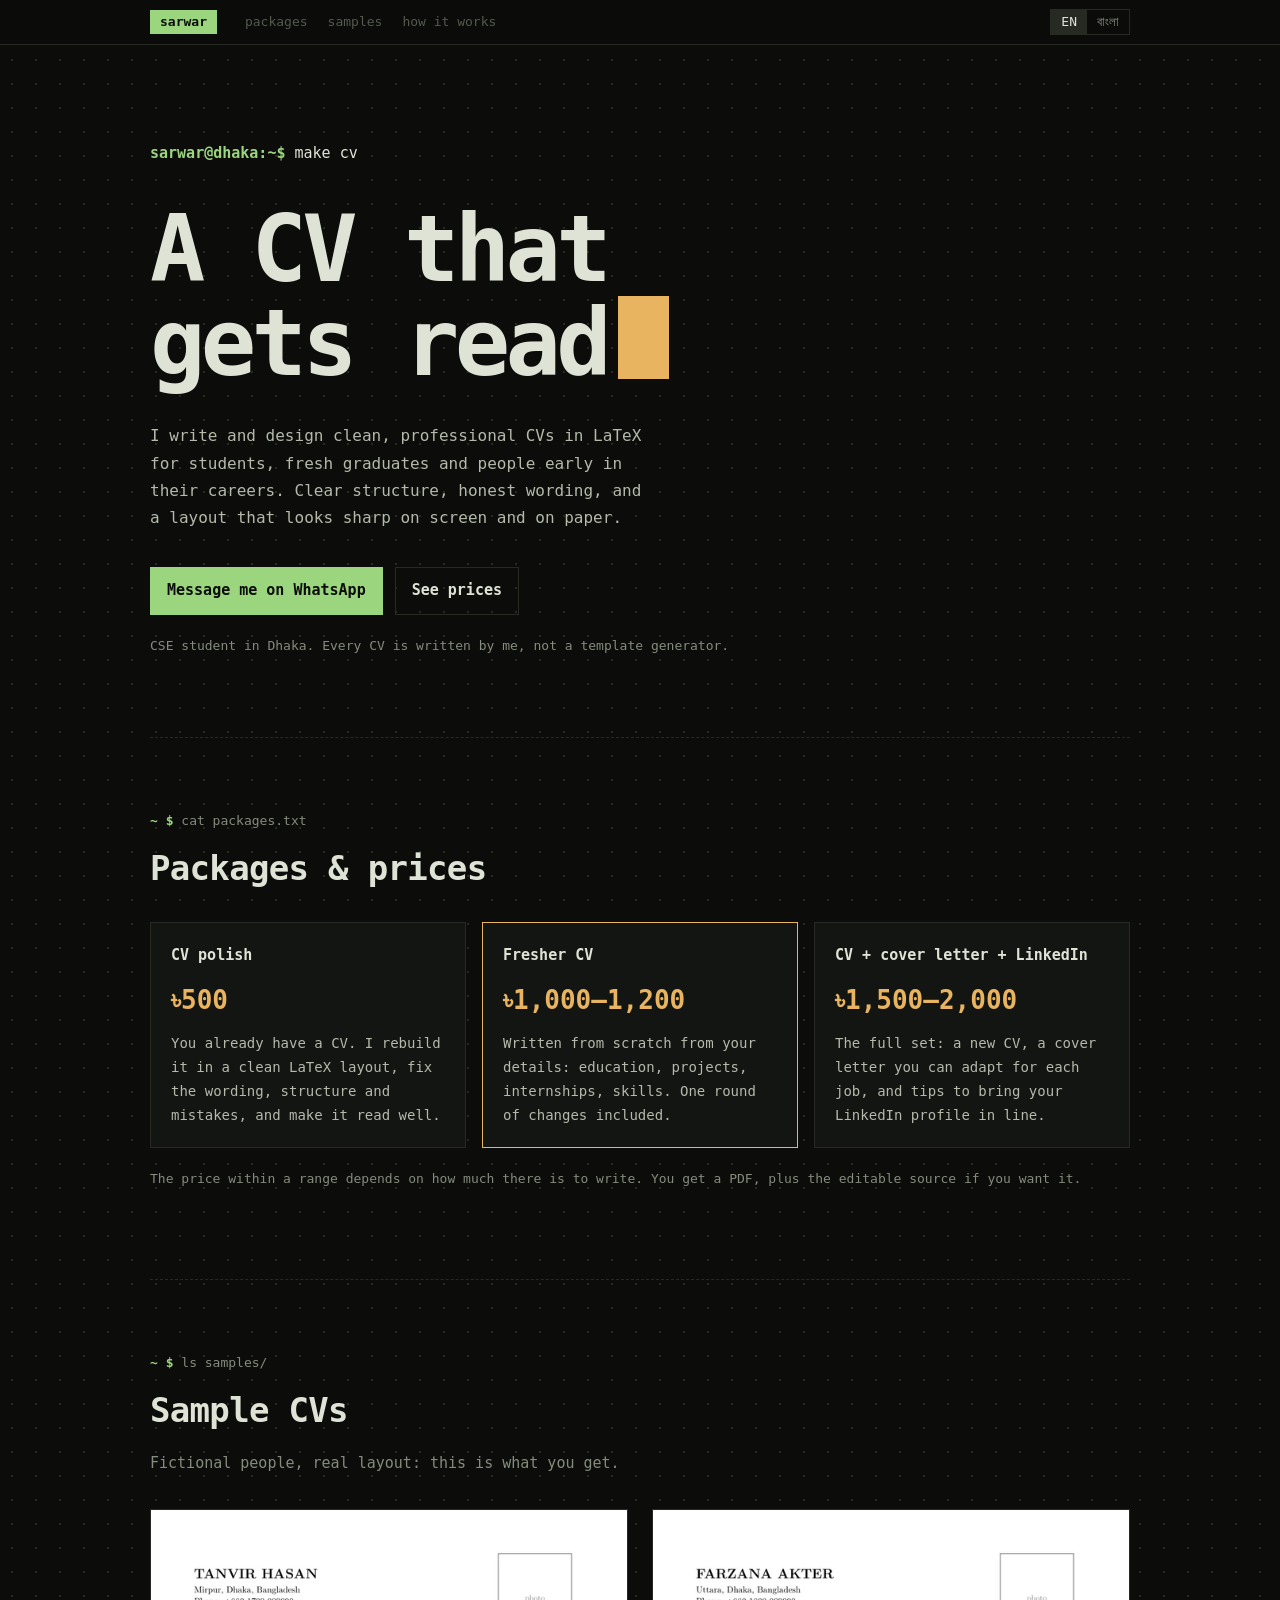
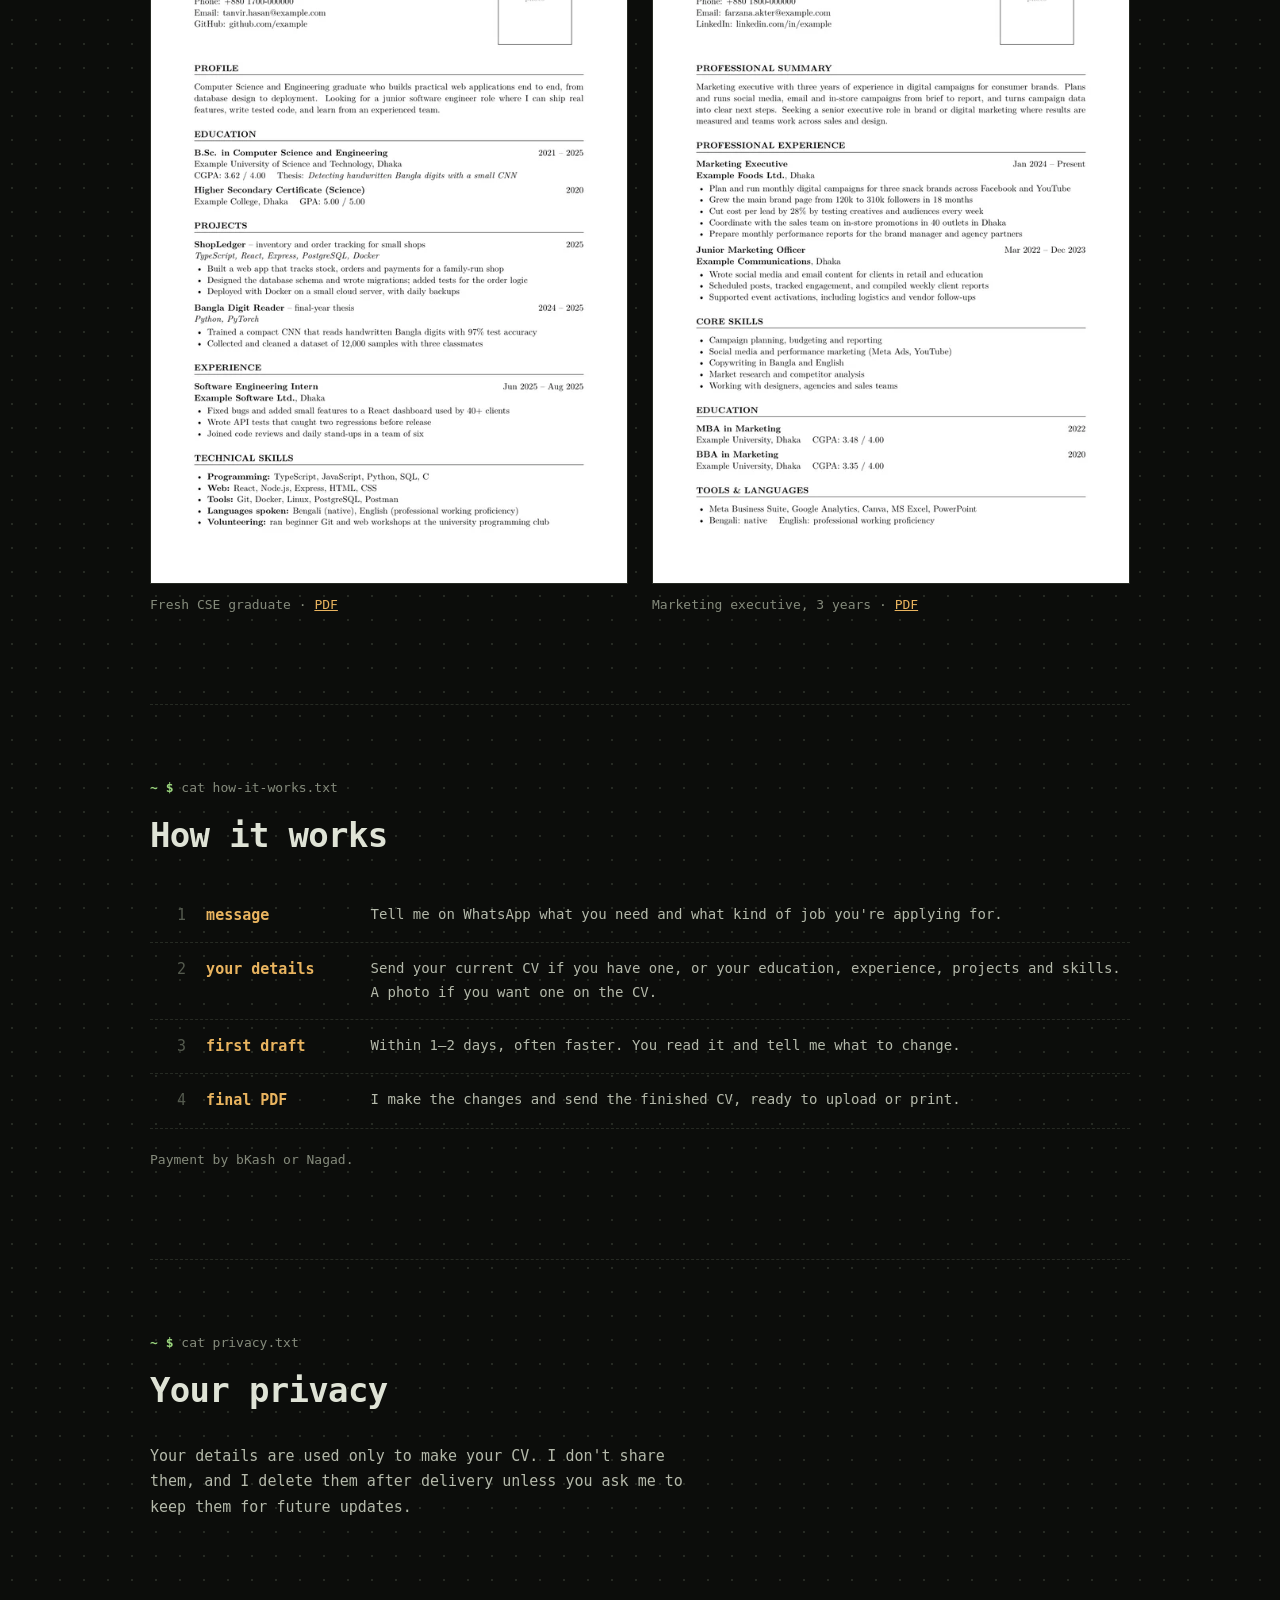
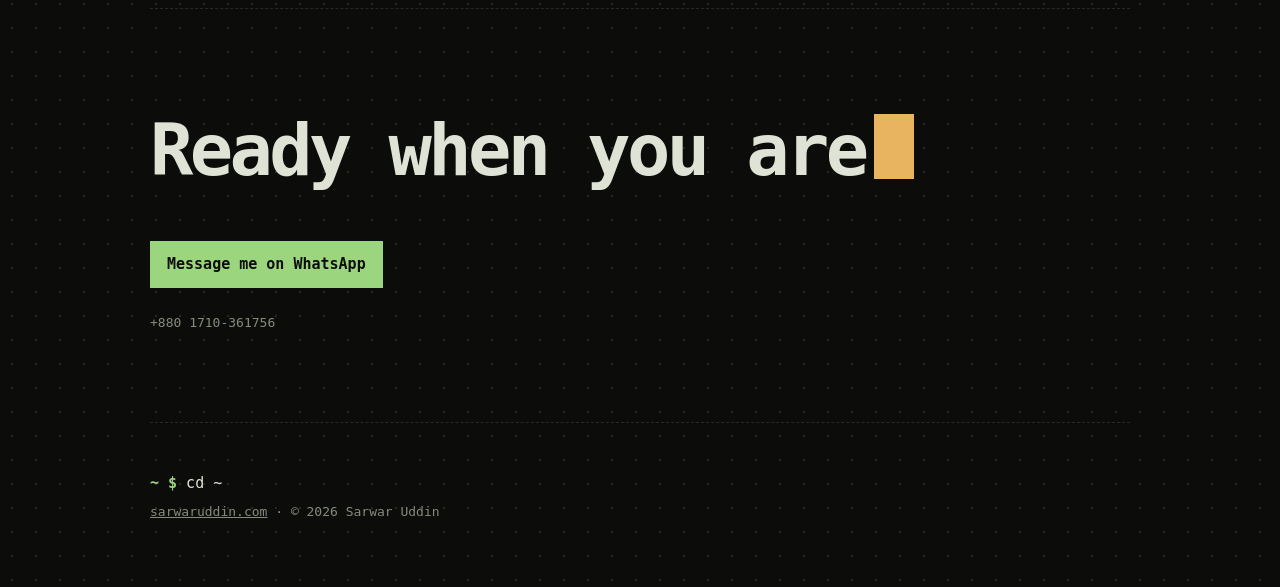
==== cv/index.html @ 7f014ebe "Add a CV writing page (sarwaruddin.com/cv) LaTeX CVs for students, fresh graduates and early-career " ====
<!doctype html>
<html lang="en" data-lang="en">
<head>
  <meta charset="utf-8">
  <meta name="viewport" content="width=device-width, initial-scale=1">
  <meta name="theme-color" content="#0c0d0b">
  <meta name="description" content="Clean, professional CVs made in LaTeX for students, fresh graduates and early-career people in Bangladesh. Message Sarwar on WhatsApp.">
  <title>CV writing · Sarwar Uddin</title>
  <link rel="icon" type="image/svg+xml" href="../favicon.svg">
  <link rel="stylesheet" href="../styles.css">
  <link rel="stylesheet" href="cv.css">
  <script>
    // Language: a saved choice, else Bangla for Bangla browsers, else English.
    (function () {
      var lang = null;
      try { lang = localStorage.getItem('cv-lang'); } catch (e) {}
      if (lang !== 'en' && lang !== 'bn') {
        lang = /^bn\b/i.test(navigator.language || '') ? 'bn' : 'en';
      }
      document.documentElement.dataset.lang = lang;
      document.documentElement.lang = lang;
    })();
  </script>
</head>
<body>
  <a class="skip-link" href="#main">Skip to content</a>

  <header class="statusbar">
    <div class="statusbar-inner">
      <a class="session" href="../" aria-label="Sarwar Uddin, home">sarwar</a>
      <nav aria-label="Page sections">
        <a href="#packages"><span lang="en">packages</span><span lang="bn">প্যাকেজ</span></a>
        <a href="#samples"><span lang="en">samples</span><span lang="bn">নমুনা</span></a>
        <a href="#how"><span lang="en">how it works</span><span lang="bn">কীভাবে</span></a>
      </nav>
      <div class="lang-switch" role="group" aria-label="Language / ভাষা">
        <button type="button" data-set-lang="en" lang="en">EN</button>
        <button type="button" data-set-lang="bn" lang="bn">বাংলা</button>
      </div>
    </div>
  </header>

  <main id="main" class="wrap cv-page">
    <section class="hero cv-hero" aria-labelledby="cv-title">
      <p class="cmd"><span class="ps1" aria-hidden="true">sarwar@dhaka:~$</span> make cv</p>
      <h1 id="cv-title">
        <span lang="en">A CV that gets read<span class="cursor" aria-hidden="true"></span></span>
        <span lang="bn">যে সিভি পড়া হয়<span class="cursor" aria-hidden="true"></span></span>
      </h1>
      <p class="hero-copy">
        <span lang="en">I write and design clean, professional CVs in LaTeX for students, fresh graduates and people early in their careers. Clear structure, honest wording, and a layout that looks sharp on screen and on paper.</span>
        <span lang="bn">শিক্ষার্থী, সদ্য গ্র্যাজুয়েট ও ক্যারিয়ারের শুরুতে থাকা সবার জন্য আমি LaTeX দিয়ে পরিষ্কার, প্রফেশনাল সিভি লিখি ও সাজাই। গোছানো কাঠামো, সৎ ভাষা, আর এমন লেআউট যা স্ক্রিনে ও প্রিন্টে দুই জায়গাতেই সুন্দর দেখায়।</span>
      </p>
      <div class="hero-actions">
        <a class="button whatsapp" data-wa href="https://wa.me/8801710361756" target="_blank" rel="noreferrer">
          <span lang="en">Message me on WhatsApp</span><span lang="bn">হোয়াটসঅ্যাপে মেসেজ দিন</span>
        </a>
        <a class="button ghost" href="#packages"><span lang="en">See prices</span><span lang="bn">দাম দেখুন</span></a>
      </div>
      <p class="fine">
        <span lang="en">CSE student in Dhaka. Every CV is written by me, not a template generator.</span>
        <span lang="bn">ঢাকার একজন CSE শিক্ষার্থী। প্রতিটি সিভি আমি নিজে লিখি, কোনো টেমপ্লেট জেনারেটর দিয়ে নয়।</span>
      </p>
    </section>

    <section class="section" id="packages" aria-labelledby="packages-title">
      <p class="cmd deco" aria-hidden="true"><span class="ps1">~ $</span> cat packages.txt</p>
      <h2 class="section-title" id="packages-title"><span lang="en">Packages &amp; prices</span><span lang="bn">প্যাকেজ ও দাম</span></h2>
      <ol class="packages">
        <li class="package">
          <h3><span lang="en">CV polish</span><span lang="bn">সিভি পলিশ</span></h3>
          <p class="price">৳500</p>
          <p>
            <span lang="en">You already have a CV. I rebuild it in a clean LaTeX layout, fix the wording, structure and mistakes, and make it read well.</span>
            <span lang="bn">আপনার আগে থেকেই সিভি আছে। আমি সেটা পরিষ্কার LaTeX লেআউটে নতুন করে সাজাই, ভাষা, কাঠামো ও ভুল ঠিক করি।</span>
          </p>
        </li>
        <li class="package featured">
          <h3><span lang="en">Fresher CV</span><span lang="bn">ফ্রেশার সিভি</span></h3>
          <p class="price">৳1,000–1,200</p>
          <p>
            <span lang="en">Written from scratch from your details: education, projects, internships, skills. One round of changes included.</span>
            <span lang="bn">আপনার তথ্য থেকে শুরু থেকে লেখা: পড়াশোনা, প্রজেক্ট, ইন্টার্নশিপ, দক্ষতা। একবার সংশোধন অন্তর্ভুক্ত।</span>
          </p>
        </li>
        <li class="package">
          <h3><span lang="en">CV + cover letter + LinkedIn</span><span lang="bn">সিভি + কভার লেটার + লিংকডইন</span></h3>
          <p class="price">৳1,500–2,000</p>
          <p>
            <span lang="en">The full set: a new CV, a cover letter you can adapt for each job, and tips to bring your LinkedIn profile in line.</span>
            <span lang="bn">পুরো সেট: নতুন সিভি, প্রতিটি চাকরির জন্য বদলে নেওয়া যায় এমন কভার লেটার, আর লিংকডইন প্রোফাইল ঠিক করার পরামর্শ।</span>
          </p>
        </li>
      </ol>
      <p class="fine">
        <span lang="en">The price within a range depends on how much there is to write. You get a PDF, plus the editable source if you want it.</span>
        <span lang="bn">কতটা লিখতে হবে তার ওপর দাম নির্ভর করে। আপনি PDF পাবেন, চাইলে এডিট করার মতো সোর্স ফাইলও।</span>
      </p>
    </section>

    <section class="section" id="samples" aria-labelledby="samples-title">
      <p class="cmd deco" aria-hidden="true"><span class="ps1">~ $</span> ls samples/</p>
      <h2 class="section-title" id="samples-title"><span lang="en">Sample CVs</span><span lang="bn">নমুনা সিভি</span></h2>
      <p class="output-note">
        <span lang="en">Fictional people, real layout: this is what you get.</span>
        <span lang="bn">কাল্পনিক মানুষ, আসল লেআউট: আপনি ঠিক এমনটাই পাবেন।</span>
      </p>
      <div class="samples">
        <figure>
          <a href="samples/fresher-cse.pdf" target="_blank" rel="noreferrer">
            <img src="samples/fresher-cse.webp" width="600" height="848" loading="lazy" alt="Sample CV for a fictional fresh CSE graduate">
          </a>
          <figcaption><span lang="en">Fresh CSE graduate</span><span lang="bn">সদ্য পাস করা CSE গ্র্যাজুয়েট</span> · <a href="samples/fresher-cse.pdf" target="_blank" rel="noreferrer">PDF</a></figcaption>
        </figure>
        <figure>
          <a href="samples/marketing-executive.pdf" target="_blank" rel="noreferrer">
            <img src="samples/marketing-executive.webp" width="600" height="848" loading="lazy" alt="Sample CV for a fictional marketing executive">
          </a>
          <figcaption><span lang="en">Marketing executive, 3 years</span><span lang="bn">মার্কেটিং এক্সিকিউটিভ, ৩ বছর</span> · <a href="samples/marketing-executive.pdf" target="_blank" rel="noreferrer">PDF</a></figcaption>
        </figure>
      </div>
    </section>

    <!--
      Reviews: shown only when there are real ones. To add one, copy the
      <figure> below, fill it in, and remove the `hidden` attribute from the
      section. Only quote people who agreed to it, with their first name and role.

    <section class="section" id="reviews" aria-labelledby="reviews-title" hidden>
      <p class="cmd deco" aria-hidden="true"><span class="ps1">~ $</span> cat reviews.txt</p>
      <h2 class="section-title" id="reviews-title"><span lang="en">What people say</span><span lang="bn">যারা সিভি নিয়েছেন</span></h2>
      <div class="reviews">
        <figure class="review">
          <blockquote>…their words…</blockquote>
          <figcaption>— First name, role</figcaption>
        </figure>
      </div>
    </section>
    -->

    <section class="section" id="how" aria-labelledby="how-title">
      <p class="cmd deco" aria-hidden="true"><span class="ps1">~ $</span> cat how-it-works.txt</p>
      <h2 class="section-title" id="how-title"><span lang="en">How it works</span><span lang="bn">কীভাবে কাজ করে</span></h2>
      <ol class="lines">
        <li>
          <h3><span lang="en">message</span><span lang="bn">মেসেজ</span></h3>
          <p><span lang="en">Tell me on WhatsApp what you need and what kind of job you're applying for.</span><span lang="bn">হোয়াটসঅ্যাপে জানান কী দরকার, আর কোন ধরনের চাকরির জন্য আবেদন করছেন।</span></p>
        </li>
        <li>
          <h3><span lang="en">your details</span><span lang="bn">আপনার তথ্য</span></h3>
          <p><span lang="en">Send your current CV if you have one, or your education, experience, projects and skills. A photo if you want one on the CV.</span><span lang="bn">থাকলে আপনার বর্তমান সিভি পাঠান, নাহলে পড়াশোনা, অভিজ্ঞতা, প্রজেক্ট ও দক্ষতার তথ্য। সিভিতে ছবি চাইলে একটি ছবি।</span></p>
        </li>
        <li>
          <h3><span lang="en">first draft</span><span lang="bn">প্রথম খসড়া</span></h3>
          <p><span lang="en">Within 1–2 days, often faster. You read it and tell me what to change.</span><span lang="bn">১–২ দিনের মধ্যে, অনেক সময় আরও আগে। আপনি পড়ে জানাবেন কী বদলাতে হবে।</span></p>
        </li>
        <li>
          <h3><span lang="en">final PDF</span><span lang="bn">ফাইনাল PDF</span></h3>
          <p><span lang="en">I make the changes and send the finished CV, ready to upload or print.</span><span lang="bn">পরিবর্তন করে তৈরি সিভি পাঠাই, আপলোড বা প্রিন্টের জন্য প্রস্তুত।</span></p>
        </li>
      </ol>
      <p class="fine">
        <span lang="en">Payment by bKash or Nagad.</span>
        <span lang="bn">পেমেন্ট বিকাশ বা নগদে।</span>
      </p>
    </section>

    <section class="section" id="privacy" aria-labelledby="privacy-title">
      <p class="cmd deco" aria-hidden="true"><span class="ps1">~ $</span> cat privacy.txt</p>
      <h2 class="section-title" id="privacy-title"><span lang="en">Your privacy</span><span lang="bn">আপনার গোপনীয়তা</span></h2>
      <p class="privacy">
        <span lang="en">Your details are used only to make your CV. I don't share them, and I delete them after delivery unless you ask me to keep them for future updates.</span>
        <span lang="bn">আপনার তথ্য শুধু আপনার সিভি তৈরিতেই ব্যবহার হয়। আমি কারও সাথে শেয়ার করি না, আর ডেলিভারির পর মুছে ফেলি, যদি না পরে আপডেটের জন্য রেখে দিতে বলেন।</span>
      </p>
    </section>

    <section class="section cv-cta" aria-labelledby="cta-title">
      <p class="contact-big" id="cta-title">
        <span lang="en">Ready when you are<span class="cursor" aria-hidden="true"></span></span>
        <span lang="bn">শুরু করতে প্রস্তুত<span class="cursor" aria-hidden="true"></span></span>
      </p>
      <a class="button whatsapp" data-wa href="https://wa.me/8801710361756" target="_blank" rel="noreferrer">
        <span lang="en">Message me on WhatsApp</span><span lang="bn">হোয়াটসঅ্যাপে মেসেজ দিন</span>
      </a>
      <p class="fine">+880 1710-361756</p>
    </section>
  </main>

  <!-- On phones, WhatsApp is always one tap away. -->
  <a class="wa-bar" data-wa href="https://wa.me/8801710361756" target="_blank" rel="noreferrer">
    <span lang="en">Message me on WhatsApp</span><span lang="bn">হোয়াটসঅ্যাপে মেসেজ দিন</span>
  </a>

  <footer class="footer wrap">
    <p class="cmd"><span class="ps1" aria-hidden="true">~ $</span> cd ~</p>
    <p><a href="../">sarwaruddin.com</a> · © 2026 Sarwar Uddin</p>
  </footer>

  <script>
    // The language switch, and a WhatsApp message written in the page's language.
    (function () {
      var root = document.documentElement;
      var messages = {
        en: "Hi Sarwar, I'd like a CV. I'm a [student / fresh graduate / working] in [field].",
        bn: 'হাই সারওয়ার, আমার একটি সিভি দরকার। আমি [শিক্ষার্থী / সদ্য গ্র্যাজুয়েট / চাকরিজীবী], [বিষয়/ক্ষেত্র]।'
      };
      function apply(lang) {
        root.dataset.lang = lang;
        root.lang = lang;
        document.querySelectorAll('[data-set-lang]').forEach(function (b) {
          b.setAttribute('aria-pressed', String(b.dataset.setLang === lang));
        });
        document.querySelectorAll('[data-wa]').forEach(function (a) {
          a.href = 'https://wa.me/8801710361756?text=' + encodeURIComponent(messages[lang]);
        });
      }
      document.querySelectorAll('[data-set-lang]').forEach(function (b) {
        b.addEventListener('click', function () {
          apply(b.dataset.setLang);
          try { localStorage.setItem('cv-lang', b.dataset.setLang); } catch (e) {}
        });
      });
      apply(root.dataset.lang === 'bn' ? 'bn' : 'en');
    })();
  </script>
</body>
</html>
---- styles.css ----
:root {
  color-scheme: dark;
  --bg: #0c0d0b;
  --panel: #131512;
  --text: #dfe3d6;
  --soft: #b4b9aa;
  --muted: #858b7c;
  --faint: #545a4e;
  --line: #262a23;
  --green: #9bd67e;
  --amber: #e9b45f;
  --blue: #84aedb;
  --red: #e07a6a;
  --mono: ui-monospace, "JetBrains Mono", "Cascadia Code", "Fira Code", "SFMono-Regular", Menlo, Consolas, "DejaVu Sans Mono", "Liberation Mono", monospace;
}

* { box-sizing: border-box; }
html { scroll-behavior: smooth; scroll-padding-top: 64px; }
body {
  margin: 0;
  background: var(--bg);
  background-image: radial-gradient(var(--line) 1px, transparent 1px);
  background-size: 24px 24px;
  color: var(--text);
  font-family: var(--mono);
  font-size: 15px;
  line-height: 1.7;
  -webkit-font-smoothing: antialiased;
}
::selection { background: var(--amber); color: var(--bg); }
a { color: inherit; }
a:focus-visible { outline: 2px solid var(--amber); outline-offset: 3px; }
h1, h2, h3, p, dl, dd, figure, ol, ul { margin: 0; }
.wrap { width: min(980px, 100% - 48px); margin-inline: auto; }
.sr-only { position: absolute; width: 1px; height: 1px; overflow: hidden; clip-path: inset(50%); white-space: nowrap; }
.skip-link { position: absolute; top: 8px; left: 8px; z-index: 20; padding: 6px 10px; transform: translateY(-200%); background: var(--amber); color: var(--bg); }
.skip-link:focus { transform: none; }
.dim { color: var(--faint); }

/* tmux-style status bar */
.statusbar { position: sticky; top: 0; z-index: 10; background: color-mix(in srgb, var(--bg) 88%, transparent); backdrop-filter: blur(8px); border-bottom: 1px solid var(--line); font-size: 13px; }
.statusbar-inner { display: flex; align-items: center; gap: 20px; width: min(980px, 100% - 48px); height: 44px; margin-inline: auto; }
.session { padding: 1px 10px; background: var(--green); color: var(--bg); font-weight: 700; text-decoration: none; }
.statusbar nav { display: flex; gap: 4px; }
.statusbar nav a { padding: 1px 8px; color: var(--soft); text-decoration: none; }
.statusbar nav a span { color: var(--faint); }
.statusbar nav a:hover { background: var(--line); color: var(--text); }
.status-right { margin-left: auto; color: var(--muted); }

/* prompt lines */
.cmd { font-size: 15px; font-weight: 400; color: var(--text); }
.ps1 { color: var(--green); font-weight: 700; }
.cursor { display: inline-block; width: .55em; height: .9em; margin-left: .12em; vertical-align: -.05em; background: var(--amber); animation: blink 1.1s steps(1) infinite; }
@keyframes blink { 50% { opacity: 0; } }

/* hero */
.hero { padding: 96px 0 104px; }
.hero-name { margin-top: 18px; color: var(--amber); font-size: 15px; font-weight: 700; letter-spacing: .02em; }
.hero-role { color: var(--muted); }
h1 { max-width: 15ch; margin: 36px 0 32px; font-size: clamp(40px, 8.4vw, 92px); font-weight: 700; line-height: 1.02; letter-spacing: -.05em; text-wrap: balance; }
.hero-copy { max-width: 52ch; color: var(--soft); font-size: 16px; }
.hero-actions { display: flex; flex-wrap: wrap; gap: 12px; margin-top: 36px; }
.button { padding: 10px 16px; border: 1px solid var(--amber); background: var(--amber); color: var(--bg); font-weight: 700; text-decoration: none; transition: background .15s ease, color .15s ease; }
.button:hover { background: transparent; color: var(--amber); }
.button.ghost { border-color: var(--line); background: transparent; color: var(--text); }
.button.ghost:hover { border-color: var(--text); }

/* sections */
.section { padding: 72px 0 88px; border-top: 1px dashed var(--line); }
.section > .cmd { margin-bottom: 8px; }
.output-note { margin-bottom: 32px; color: var(--muted); }
.comment { margin-top: 28px; color: var(--muted); }

/* about + fetch card */
.about-grid { display: grid; grid-template-columns: minmax(0, 1fr) minmax(0, 1.05fr); gap: 48px; align-items: start; margin-top: 32px; }
.about-text { display: grid; gap: 18px; color: var(--soft); }
.fetch { display: grid; grid-template-columns: auto 1fr; gap: 10px 28px; padding: 24px; border: 1px solid var(--line); background: var(--panel); font-size: 13px; }
.fetch-logo { margin: 0; color: var(--blue); font-family: var(--mono); font-size: 10px; line-height: 1.15; }
.fetch-info div { display: flex; gap: 10px; }
.fetch-info dt { min-width: 8ch; color: var(--blue); font-weight: 700; }
.fetch-info dd { color: var(--soft); }
.fetch-title { margin-bottom: 4px; padding-bottom: 4px; border-bottom: 1px solid var(--line); }
.fetch-title b { color: var(--green); }
.swatches { grid-column: 2; display: flex; margin-top: 6px; }
.swatches i { width: 22px; height: 14px; }
.swatches i:nth-child(1) { background: var(--faint); }
.swatches i:nth-child(2) { background: var(--red); }
.swatches i:nth-child(3) { background: var(--green); }
.swatches i:nth-child(4) { background: var(--amber); }
.swatches i:nth-child(5) { background: var(--blue); }
.swatches i:nth-child(6) { background: #c792d4; }
.swatches i:nth-child(7) { background: #7fc8c0; }
.swatches i:nth-child(8) { background: var(--text); }

/* project listing */
.listing { padding: 0; list-style: none; border-top: 1px solid var(--line); }
.entry { display: grid; grid-template-columns: 11ch minmax(0, 1fr); column-gap: 20px; padding: 26px 0 28px; border-bottom: 1px solid var(--line); }
.entry > :not(.entry-head) { grid-column: 2; }
.entry-head { position: relative; grid-column: 1 / -1; display: grid; grid-template-columns: subgrid; align-items: baseline; }
.entry-head h3 { padding-right: 10ch; font-size: 22px; font-weight: 700; color: var(--blue); letter-spacing: -.02em; }
.perm { color: var(--faint); font-size: 13px; }
.state { position: absolute; right: 0; top: 4px; display: inline-flex; align-items: center; gap: 7px; color: var(--green); font-size: 12px; }
.state i { width: 7px; height: 7px; border-radius: 50%; background: currentColor; box-shadow: 0 0 8px currentColor; }
.state.private { color: var(--muted); }
.state.private i { background: transparent; border: 1px solid currentColor; box-shadow: none; }
.entry-kind { margin-top: 2px; color: var(--muted); font-size: 12px; }
.entry-desc { max-width: 62ch; margin-top: 12px; color: var(--soft); font-size: 14px; }
.tags { display: flex; flex-wrap: wrap; gap: 6px; margin-top: 14px; padding: 0; list-style: none; }
.tags li { padding: 1px 8px; border: 1px solid var(--line); color: var(--muted); font-size: 12px; }
.entry-link { width: fit-content; margin-top: 14px; color: var(--amber); font-size: 13px; text-decoration: none; }
a.entry-link:hover { text-decoration: underline; text-underline-offset: 4px; }
.entry-link.muted { color: var(--faint); }

/* cat -n */
.lines { padding: 0; list-style: none; counter-reset: line; }
.lines li { counter-increment: line; display: grid; grid-template-columns: 4ch 16ch minmax(0, 1fr); gap: 20px; padding: 14px 0; border-bottom: 1px dashed var(--line); }
.lines li::before { content: counter(line); color: var(--faint); text-align: right; }
.lines h3 { font-size: 15px; font-weight: 700; color: var(--amber); }
.lines p { color: var(--soft); font-size: 14px; }

/* contact */
.contact-big { margin: 32px 0 28px; font-size: clamp(36px, 7vw, 72px); font-weight: 700; line-height: 1.05; letter-spacing: -.05em; }
.usage { display: grid; gap: 4px; }
.usage dl { margin-top: 16px; }
.usage dl div { display: grid; grid-template-columns: 16ch minmax(0, 1fr); gap: 12px; padding: 4px 0 4px 2ch; }
.usage dt { color: var(--green); }
.usage a { color: var(--amber); text-underline-offset: 4px; overflow-wrap: anywhere; }
.usage a:hover { color: var(--text); }

/* footer */
.footer { display: grid; gap: 4px; padding: 48px 0 64px; border-top: 1px dashed var(--line); color: var(--muted); font-size: 13px; }

@media (max-width: 760px) {
  .about-grid { grid-template-columns: 1fr; gap: 32px; }
}

@media (max-width: 600px) {
  body { font-size: 14px; }
  .wrap, .statusbar-inner { width: calc(100% - 32px); }
  .statusbar { font-size: 12px; }
  .statusbar-inner { gap: 10px; }
  .statusbar nav a { padding: 1px 4px; }
  .statusbar nav a span, .status-right { display: none; }
  .hero { padding: 64px 0 72px; }
  .section { padding: 56px 0 64px; }
  .fetch { grid-template-columns: 1fr; padding: 18px; }
  .fetch-logo { font-size: 9px; }
  .swatches { grid-column: 1; }
  .entry { grid-template-columns: 1fr; }
  .entry > :not(.entry-head) { grid-column: 1; }
  .entry-head { display: block; }
  .perm { display: block; font-size: 12px; }
  .entry-head h3 { font-size: 20px; }
  .lines li { grid-template-columns: 2ch minmax(0, 1fr); gap: 4px 14px; }
  .lines li p { grid-column: 2; }
  .usage dl div { grid-template-columns: 1fr; gap: 0; padding-left: 0; }
}

@media (prefers-reduced-motion: reduce) {
  html { scroll-behavior: auto; }
  .cursor { animation: none; }
  *, *::before, *::after { transition-duration: .01ms !important; }
}
---- cv/cv.css ----
/* The CV service page. Builds on ../styles.css. */

/* One language at a time: text carries lang="en" or lang="bn". */
html[data-lang="en"] span[lang="bn"],
html[data-lang="bn"] span[lang="en"] { display: none; }

/* Bangla reads better a little larger, in a proportional font. */
html[data-lang="bn"] .cv-page :is(p:not(.cmd), h1, h3, figcaption, .button),
html[data-lang="bn"] .statusbar nav a {
  font-family: "Noto Sans Bengali", "Hind Siliguri", "SolaimanLipi", "Kalpurush", var(--mono);
}
html[data-lang="bn"] .cv-page p:not(.cmd, .fine, .contact-big) { font-size: 16px; }
html[data-lang="bn"] h1 { letter-spacing: 0; line-height: 1.2; }

.lang-switch { display: flex; margin-left: auto; border: 1px solid var(--line); }
.lang-switch button { padding: 1px 10px; border: 0; background: none; color: var(--muted); font: inherit; cursor: pointer; }
.lang-switch button[aria-pressed="true"] { background: var(--line); color: var(--text); }
.lang-switch button:focus-visible { outline: 2px solid var(--amber); outline-offset: 2px; }

.cv-hero { padding-bottom: 80px; }
.cv-page h1 { max-width: 16ch; }
.fine { margin-top: 20px; color: var(--muted); font-size: 13px; }

.button.whatsapp { border-color: var(--green); background: var(--green); }
.button.whatsapp:hover { background: transparent; color: var(--green); }

/* Section titles in plain words, with the terminal command as decoration above. */
.cmd.deco { color: var(--muted); font-size: 13px; }
.section-title { margin: 6px 0 24px; color: var(--text); font-size: clamp(24px, 4vw, 34px); font-weight: 700; letter-spacing: -.02em; }
html[data-lang="bn"] .section-title { font-family: "Noto Sans Bengali", "Hind Siliguri", "SolaimanLipi", "Kalpurush", var(--mono); letter-spacing: 0; }
.section-title + .output-note { margin-top: -12px; }

/* WhatsApp bar: phones only. */
.wa-bar { display: none; }

/* packages */
.packages { display: grid; grid-template-columns: repeat(3, minmax(0, 1fr)); gap: 16px; padding: 0; list-style: none; }
.package { display: flex; flex-direction: column; gap: 10px; padding: 20px; border: 1px solid var(--line); background: var(--panel); }
.package h3 { color: var(--text); font-size: 15px; }
.package .price { color: var(--amber); font-size: 26px; font-weight: 700; }
.package p:last-child { color: var(--soft); font-size: 14px; }
.package.featured { border-color: var(--amber); }

/* samples */
.samples { display: grid; grid-template-columns: repeat(2, minmax(0, 1fr)); gap: 24px; }
.samples figure { display: flex; flex-direction: column; gap: 10px; }
.samples img { display: block; width: 100%; height: auto; border: 1px solid var(--line); background: #fff; }
.samples a:hover img { border-color: var(--amber); }
.samples figcaption { color: var(--muted); font-size: 13px; }
.samples figcaption a { color: var(--amber); }

/* reviews (shown once there are real ones) */
.reviews { display: grid; gap: 16px; }
.review { padding: 18px 20px; border-left: 2px solid var(--green); background: var(--panel); }
.review blockquote { margin: 0; color: var(--text); }
.review figcaption { margin-top: 8px; color: var(--muted); font-size: 13px; }

.privacy { max-width: 62ch; color: var(--soft); }

.cv-cta { display: flex; flex-direction: column; align-items: flex-start; gap: 24px; }
.cv-cta .fine { margin-top: 0; }

@media (max-width: 760px) {
  .packages, .samples { grid-template-columns: 1fr; }
  .statusbar nav { display: none; }
  .wa-bar {
    position: fixed; right: 12px; bottom: 12px; left: 12px; z-index: 15;
    display: block; padding: 12px 16px;
    background: var(--green); color: var(--bg);
    font-weight: 700; text-align: center; text-decoration: none;
    box-shadow: 0 6px 24px rgb(0 0 0 / .5);
  }
  html[data-lang="bn"] .wa-bar { font-family: "Noto Sans Bengali", "Hind Siliguri", "SolaimanLipi", "Kalpurush", var(--mono); }
  /* Room for the bar at the end of the page. */
  .footer { padding-bottom: 80px; }
}
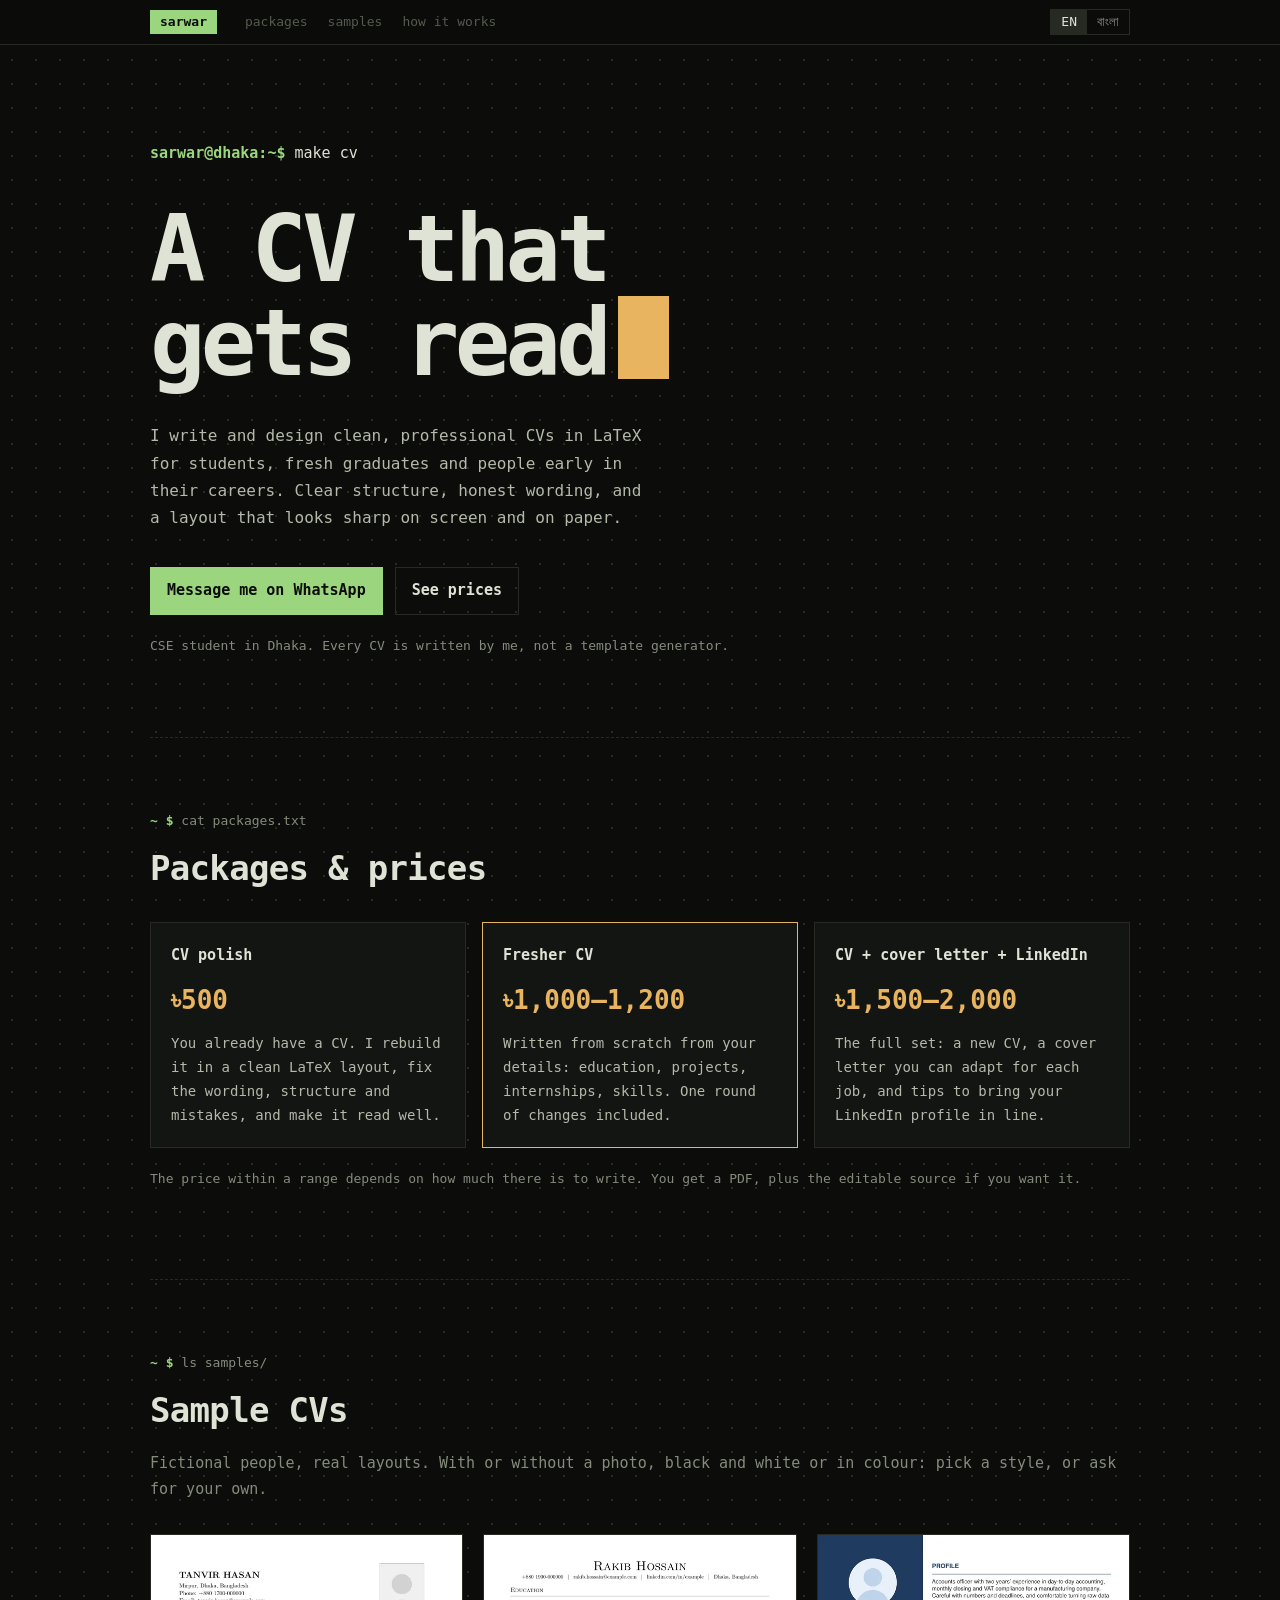
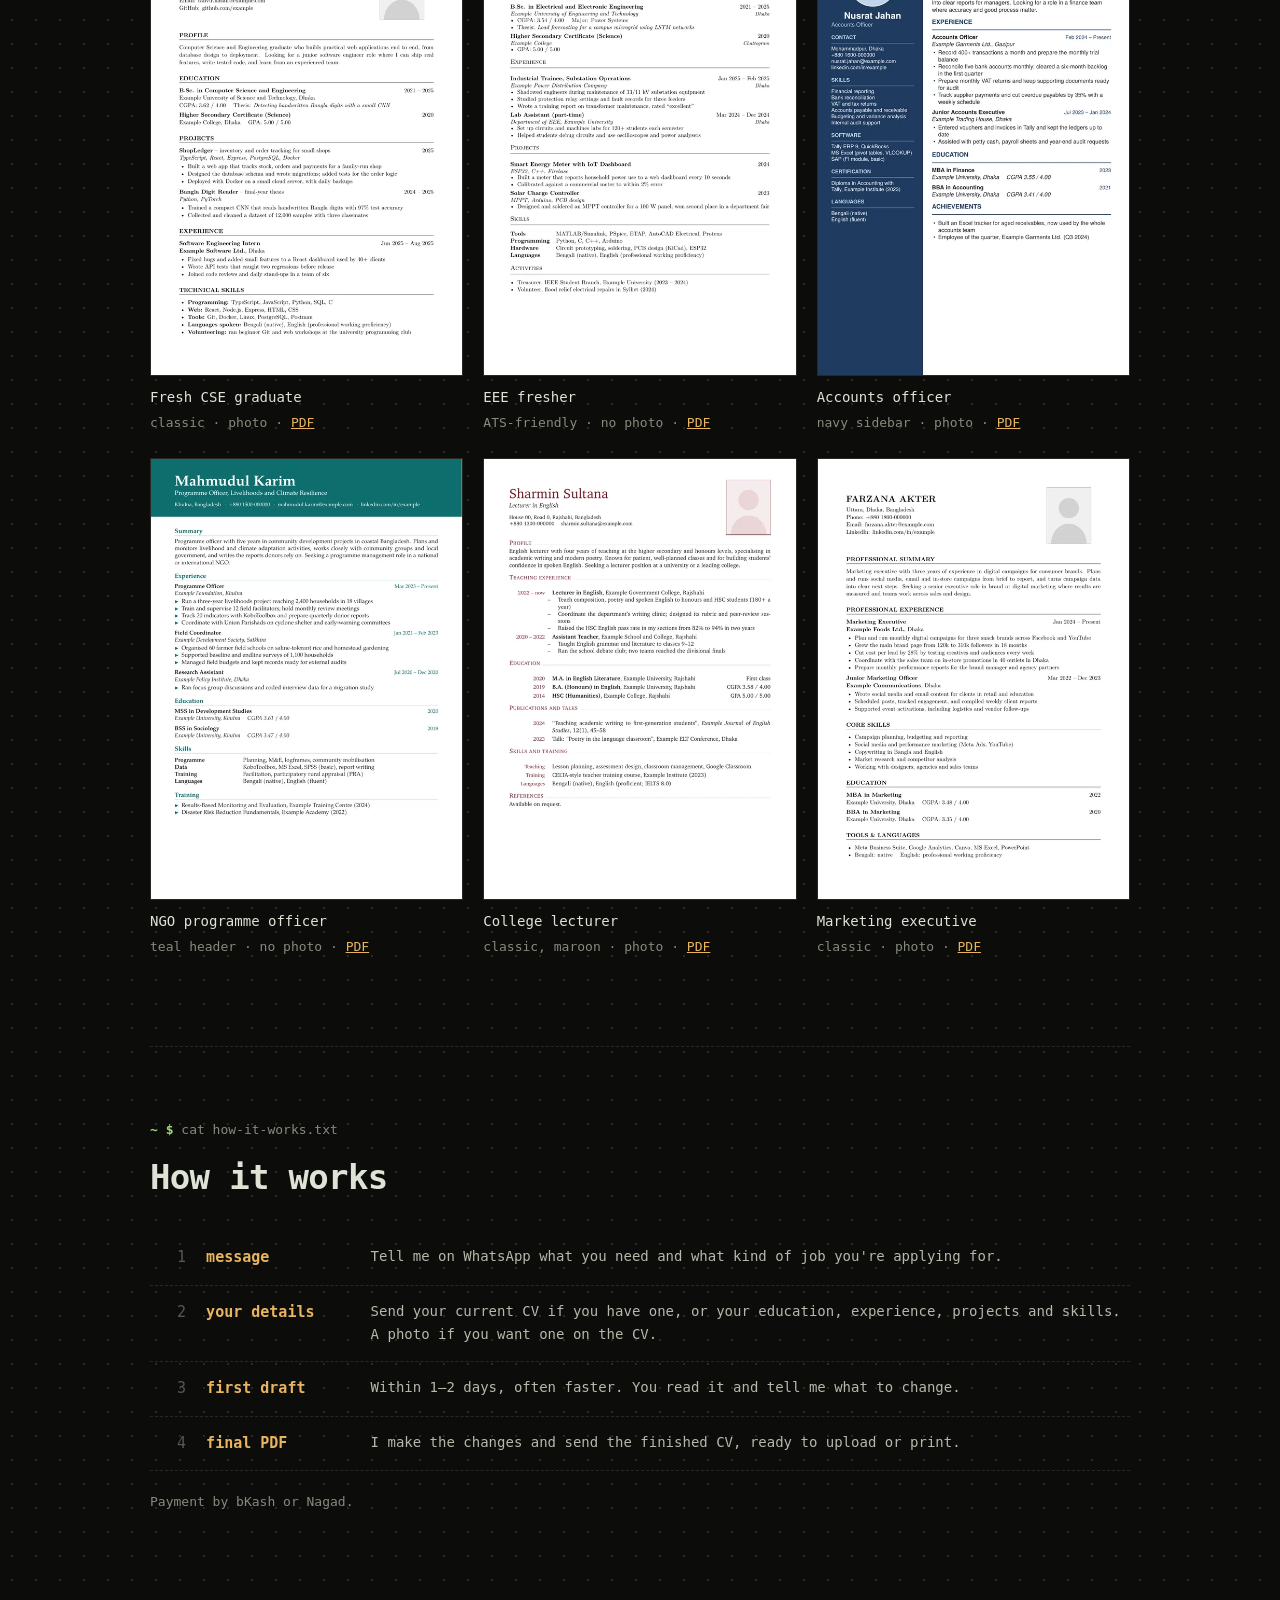
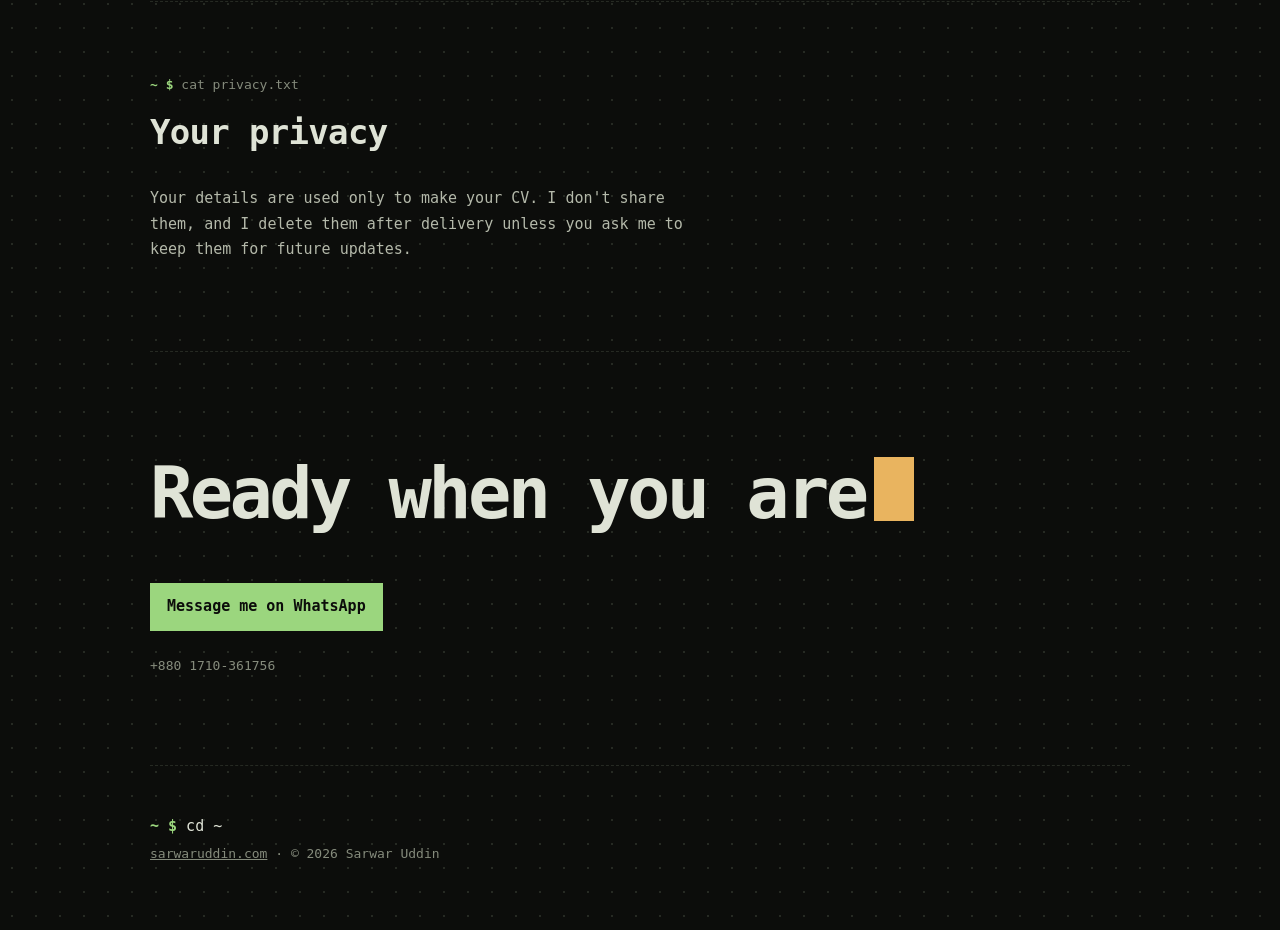
==== commit ab249c7c: "CV page: six sample CVs in different styles Adds four fictional samples next to the two in the house" ====
--- a/cv/index.html
+++ b/cv/index.html
@@ -102,21 +102,63 @@
       <p class="cmd deco" aria-hidden="true"><span class="ps1">~ $</span> ls samples/</p>
       <h2 class="section-title" id="samples-title"><span lang="en">Sample CVs</span><span lang="bn">নমুনা সিভি</span></h2>
       <p class="output-note">
-        <span lang="en">Fictional people, real layout: this is what you get.</span>
-        <span lang="bn">কাল্পনিক মানুষ, আসল লেআউট: আপনি ঠিক এমনটাই পাবেন।</span>
+        <span lang="en">Fictional people, real layouts. With or without a photo, black and white or in colour: pick a style, or ask for your own.</span>
+        <span lang="bn">কাল্পনিক মানুষ, আসল লেআউট। ছবিসহ বা ছবি ছাড়া, সাদাকালো বা রঙিন: পছন্দের স্টাইল বেছে নিন, অথবা নিজের মতো চান।</span>
       </p>
       <div class="samples">
         <figure>
           <a href="samples/fresher-cse.pdf" target="_blank" rel="noreferrer">
             <img src="samples/fresher-cse.webp" width="600" height="848" loading="lazy" alt="Sample CV for a fictional fresh CSE graduate">
           </a>
-          <figcaption><span lang="en">Fresh CSE graduate</span><span lang="bn">সদ্য পাস করা CSE গ্র্যাজুয়েট</span> · <a href="samples/fresher-cse.pdf" target="_blank" rel="noreferrer">PDF</a></figcaption>
+          <figcaption>
+            <span class="sample-name"><span lang="en">Fresh CSE graduate</span><span lang="bn">সদ্য পাস করা CSE গ্র্যাজুয়েট</span></span>
+            <span class="sample-style"><span lang="en">classic · photo</span><span lang="bn">ক্লাসিক · ছবিসহ</span> · <a href="samples/fresher-cse.pdf" target="_blank" rel="noreferrer">PDF</a></span>
+          </figcaption>
+        </figure>
+        <figure>
+          <a href="samples/eee-fresher.pdf" target="_blank" rel="noreferrer">
+            <img src="samples/eee-fresher.webp" width="600" height="848" loading="lazy" alt="ATS-friendly sample CV for a fictional EEE graduate, no photo">
+          </a>
+          <figcaption>
+            <span class="sample-name"><span lang="en">EEE fresher</span><span lang="bn">EEE ফ্রেশার</span></span>
+            <span class="sample-style"><span lang="en">ATS-friendly · no photo</span><span lang="bn">ATS-বান্ধব · ছবি ছাড়া</span> · <a href="samples/eee-fresher.pdf" target="_blank" rel="noreferrer">PDF</a></span>
+          </figcaption>
+        </figure>
+        <figure>
+          <a href="samples/finance-officer.pdf" target="_blank" rel="noreferrer">
+            <img src="samples/finance-officer.webp" width="600" height="848" loading="lazy" alt="Two-column sample CV with a navy sidebar for a fictional accounts officer">
+          </a>
+          <figcaption>
+            <span class="sample-name"><span lang="en">Accounts officer</span><span lang="bn">অ্যাকাউন্টস অফিসার</span></span>
+            <span class="sample-style"><span lang="en">navy sidebar · photo</span><span lang="bn">নেভি সাইডবার · ছবিসহ</span> · <a href="samples/finance-officer.pdf" target="_blank" rel="noreferrer">PDF</a></span>
+          </figcaption>
+        </figure>
+        <figure>
+          <a href="samples/ngo-officer.pdf" target="_blank" rel="noreferrer">
+            <img src="samples/ngo-officer.webp" width="600" height="848" loading="lazy" alt="Sample CV with a teal header band for a fictional NGO programme officer">
+          </a>
+          <figcaption>
+            <span class="sample-name"><span lang="en">NGO programme officer</span><span lang="bn">এনজিও প্রোগ্রাম অফিসার</span></span>
+            <span class="sample-style"><span lang="en">teal header · no photo</span><span lang="bn">টিল হেডার · ছবি ছাড়া</span> · <a href="samples/ngo-officer.pdf" target="_blank" rel="noreferrer">PDF</a></span>
+          </figcaption>
+        </figure>
+        <figure>
+          <a href="samples/lecturer.pdf" target="_blank" rel="noreferrer">
+            <img src="samples/lecturer.webp" width="600" height="848" loading="lazy" alt="Classic sample CV with maroon accents for a fictional college lecturer">
+          </a>
+          <figcaption>
+            <span class="sample-name"><span lang="en">College lecturer</span><span lang="bn">কলেজ প্রভাষক</span></span>
+            <span class="sample-style"><span lang="en">classic, maroon · photo</span><span lang="bn">ক্লাসিক, মেরুন · ছবিসহ</span> · <a href="samples/lecturer.pdf" target="_blank" rel="noreferrer">PDF</a></span>
+          </figcaption>
         </figure>
         <figure>
           <a href="samples/marketing-executive.pdf" target="_blank" rel="noreferrer">
             <img src="samples/marketing-executive.webp" width="600" height="848" loading="lazy" alt="Sample CV for a fictional marketing executive">
           </a>
-          <figcaption><span lang="en">Marketing executive, 3 years</span><span lang="bn">মার্কেটিং এক্সিকিউটিভ, ৩ বছর</span> · <a href="samples/marketing-executive.pdf" target="_blank" rel="noreferrer">PDF</a></figcaption>
+          <figcaption>
+            <span class="sample-name"><span lang="en">Marketing executive</span><span lang="bn">মার্কেটিং এক্সিকিউটিভ</span></span>
+            <span class="sample-style"><span lang="en">classic · photo</span><span lang="bn">ক্লাসিক · ছবিসহ</span> · <a href="samples/marketing-executive.pdf" target="_blank" rel="noreferrer">PDF</a></span>
+          </figcaption>
         </figure>
       </div>
     </section>
--- a/cv/cv.css
+++ b/cv/cv.css
@@ -42,11 +42,12 @@
 .package.featured { border-color: var(--amber); }
 
 /* samples */
-.samples { display: grid; grid-template-columns: repeat(2, minmax(0, 1fr)); gap: 24px; }
+.samples { display: grid; grid-template-columns: repeat(3, minmax(0, 1fr)); gap: 24px 20px; }
 .samples figure { display: flex; flex-direction: column; gap: 10px; }
 .samples img { display: block; width: 100%; height: auto; border: 1px solid var(--line); background: #fff; }
 .samples a:hover img { border-color: var(--amber); }
-.samples figcaption { color: var(--muted); font-size: 13px; }
+.samples figcaption { display: flex; flex-direction: column; gap: 2px; color: var(--muted); font-size: 13px; }
+.samples .sample-name { color: var(--text); font-size: 14px; }
 .samples figcaption a { color: var(--amber); }
 
 /* reviews (shown once there are real ones) */
@@ -60,8 +61,12 @@
 .cv-cta { display: flex; flex-direction: column; align-items: flex-start; gap: 24px; }
 .cv-cta .fine { margin-top: 0; }
 
+@media (max-width: 900px) {
+  .samples { grid-template-columns: repeat(2, minmax(0, 1fr)); }
+}
+
 @media (max-width: 760px) {
-  .packages, .samples { grid-template-columns: 1fr; }
+  .packages { grid-template-columns: 1fr; }
   .statusbar nav { display: none; }
   .wa-bar {
     position: fixed; right: 12px; bottom: 12px; left: 12px; z-index: 15;
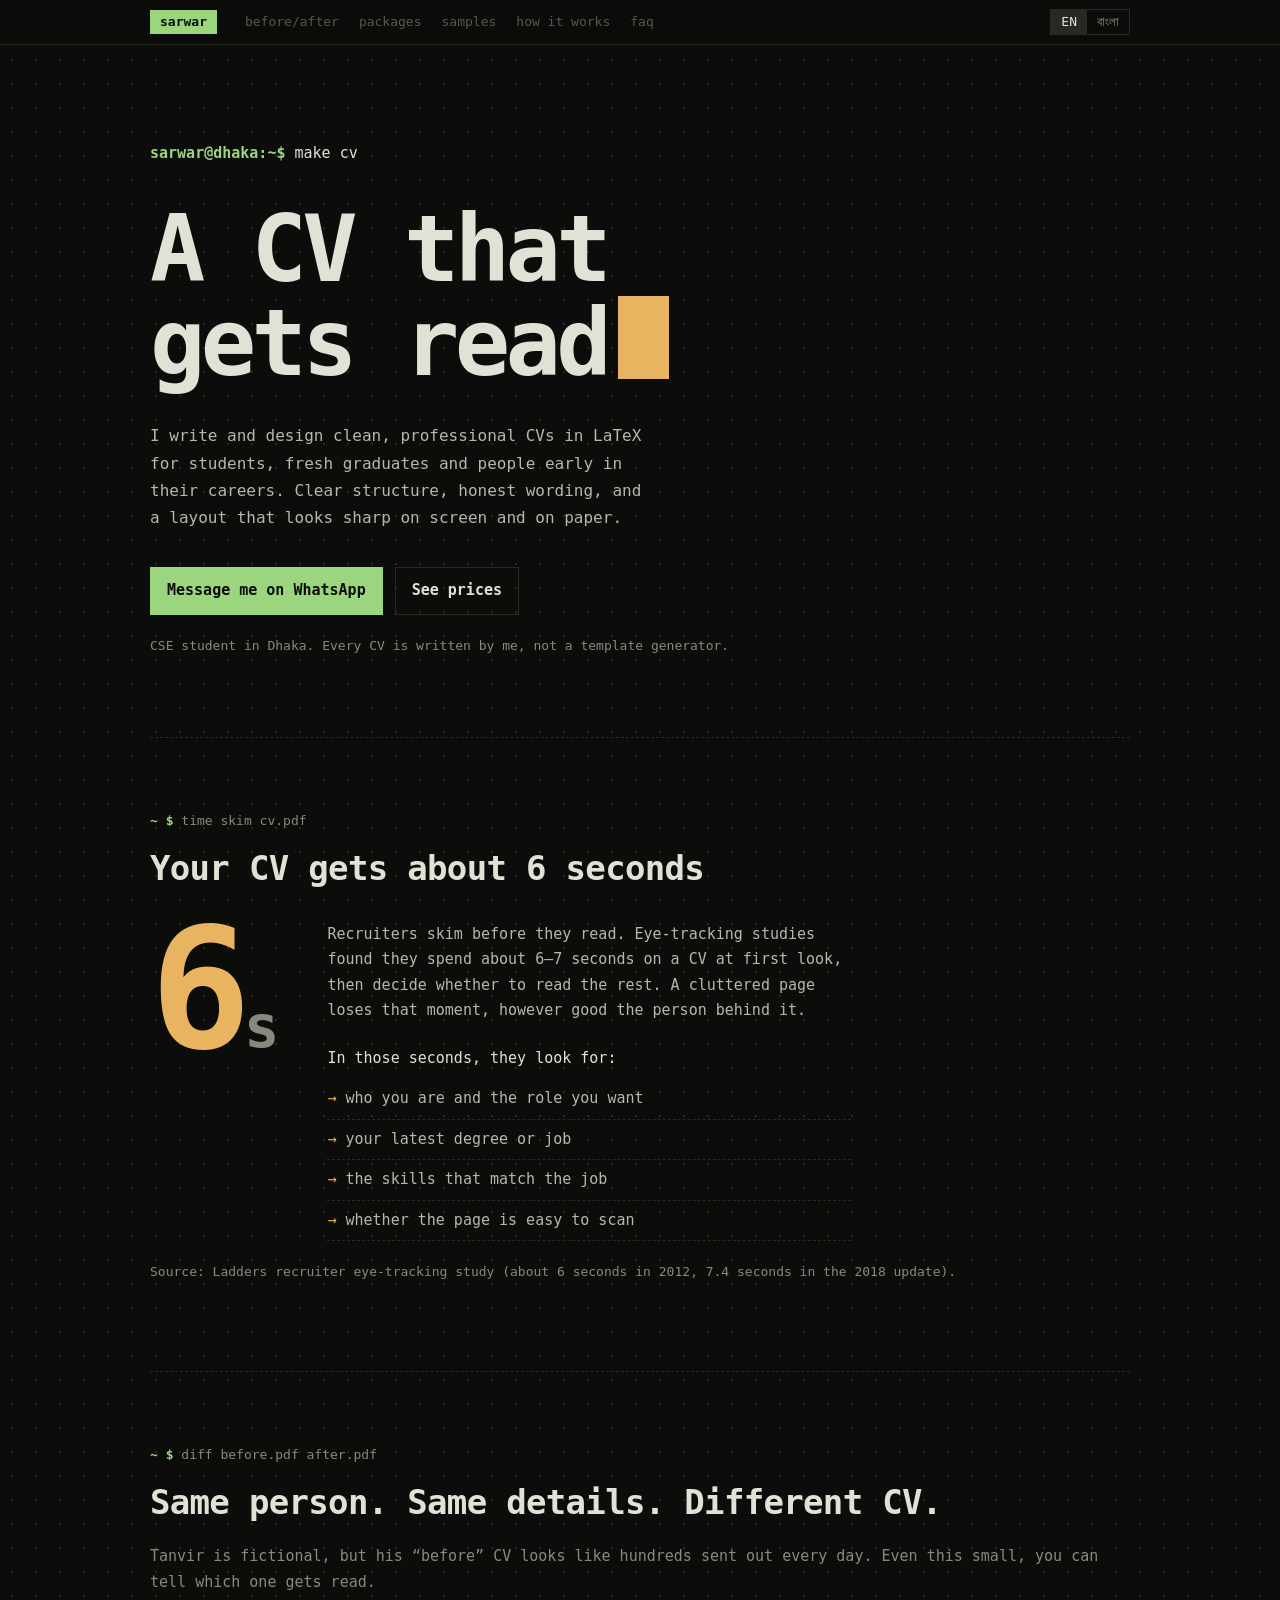
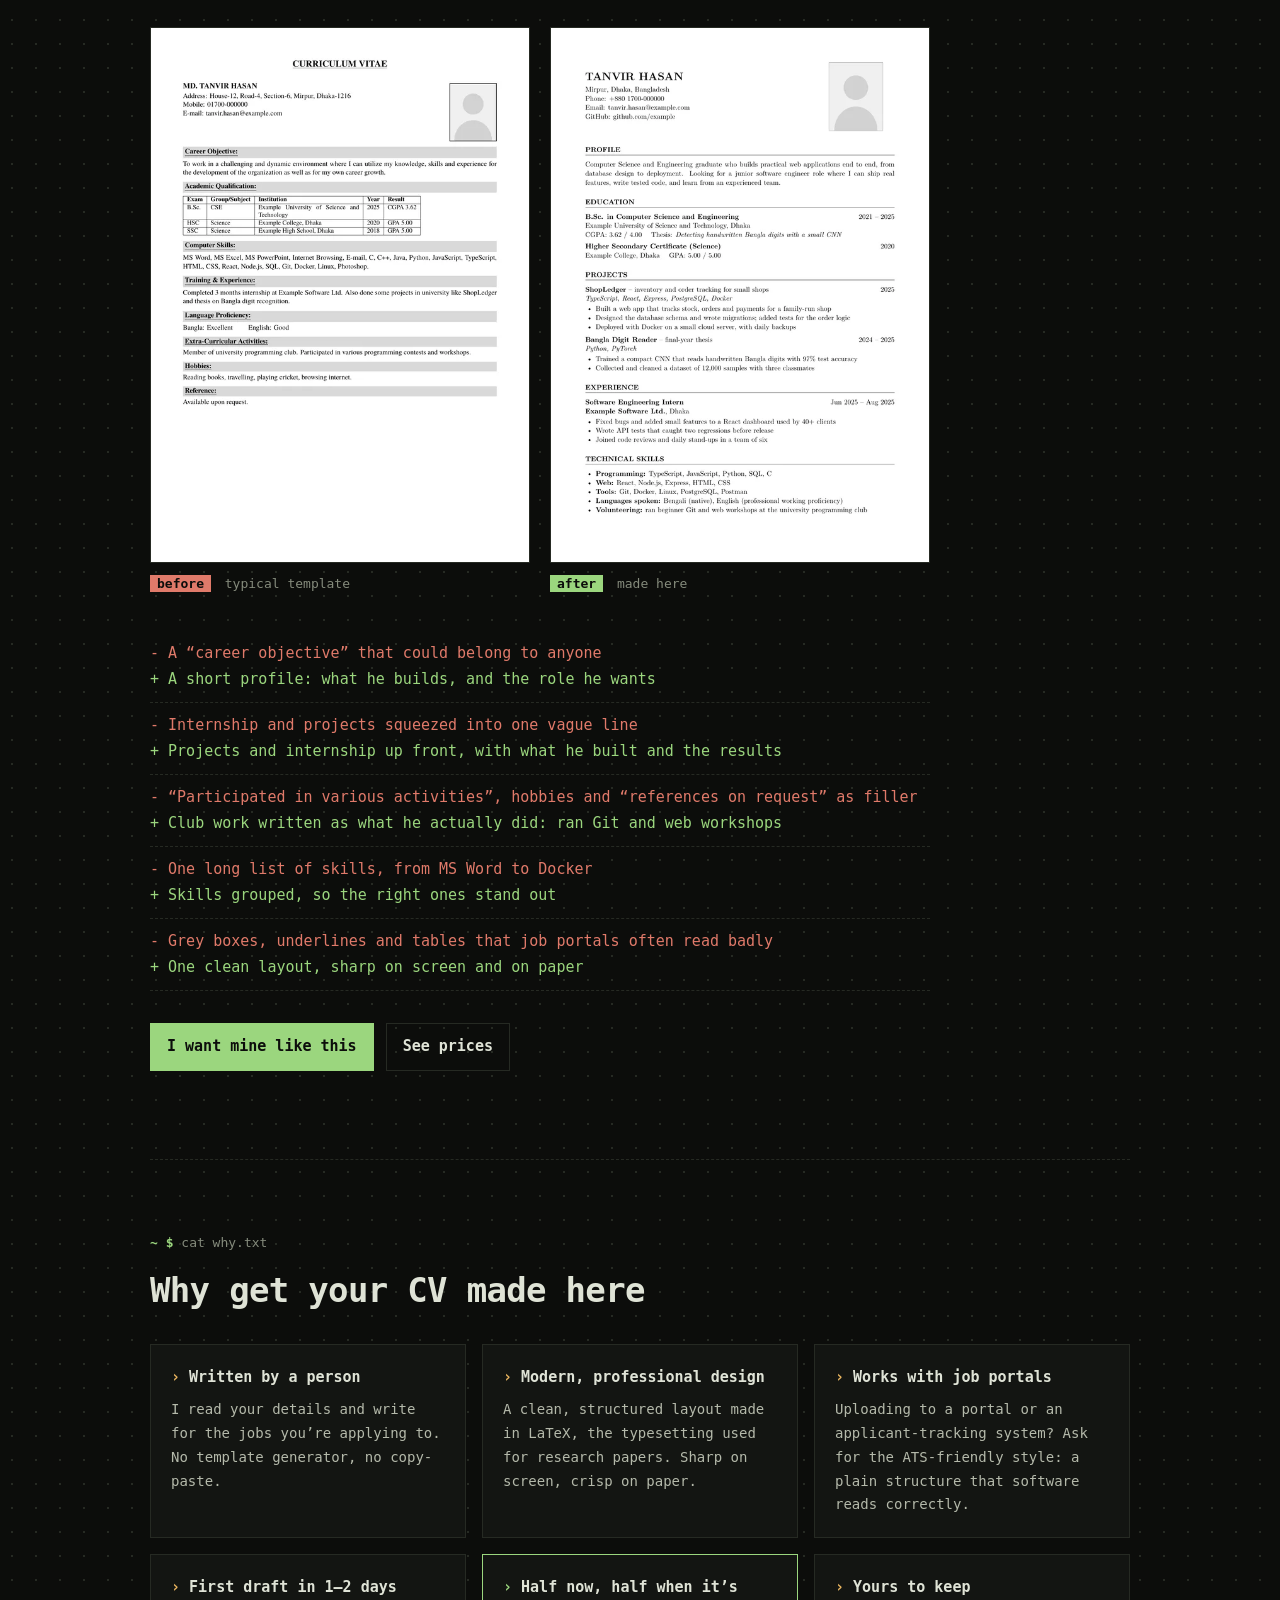
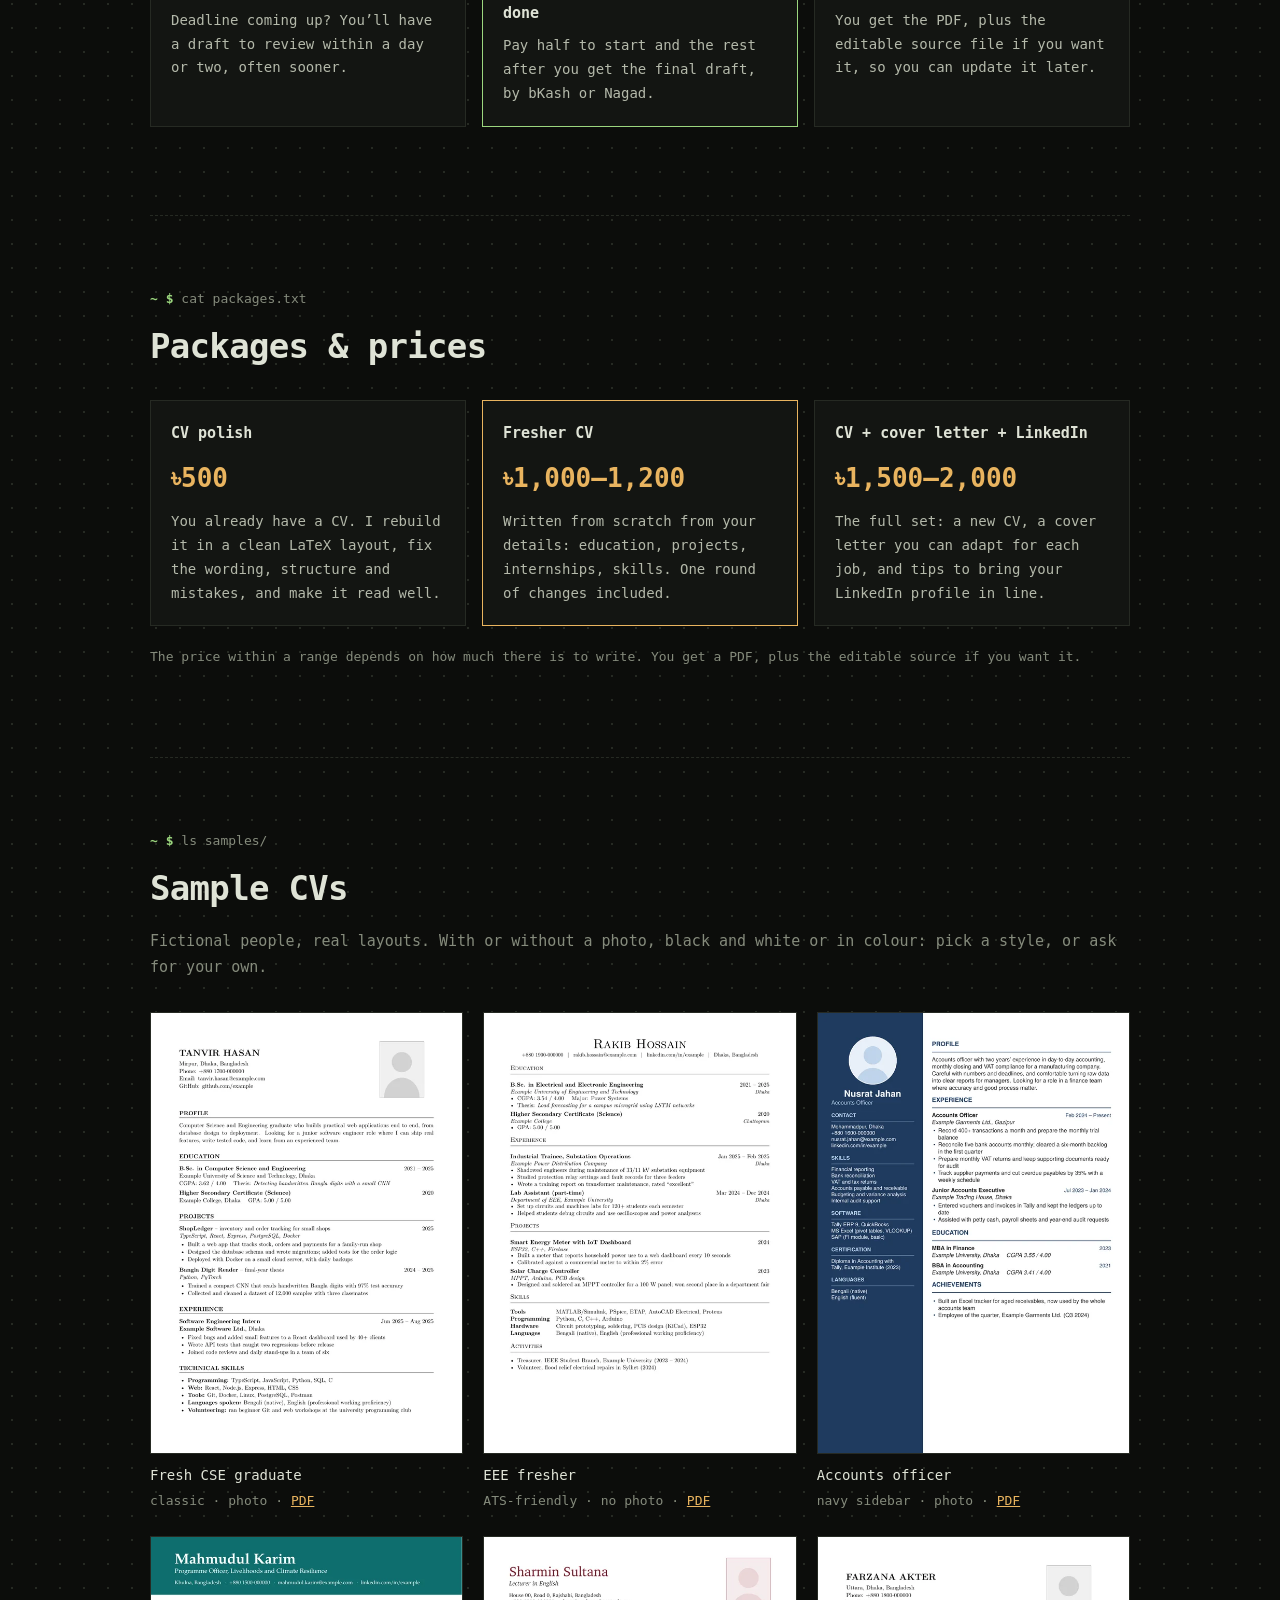
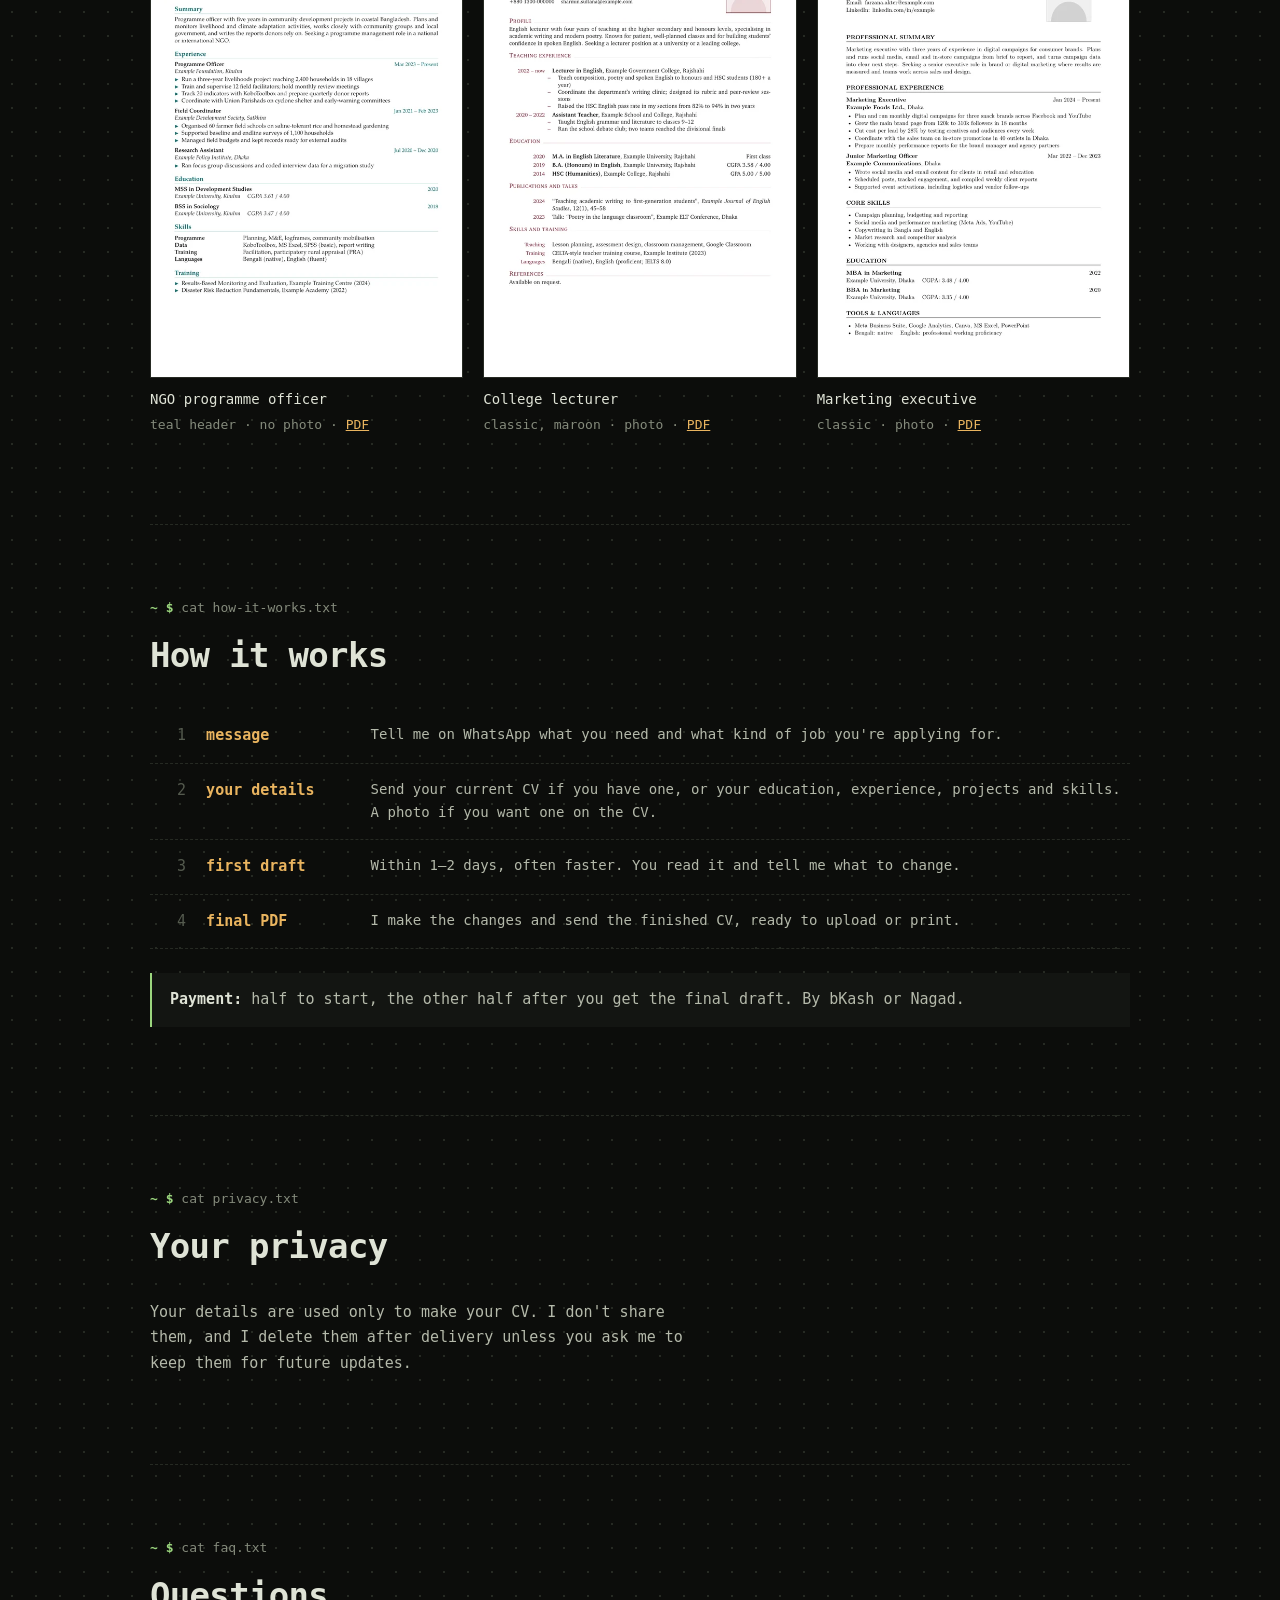
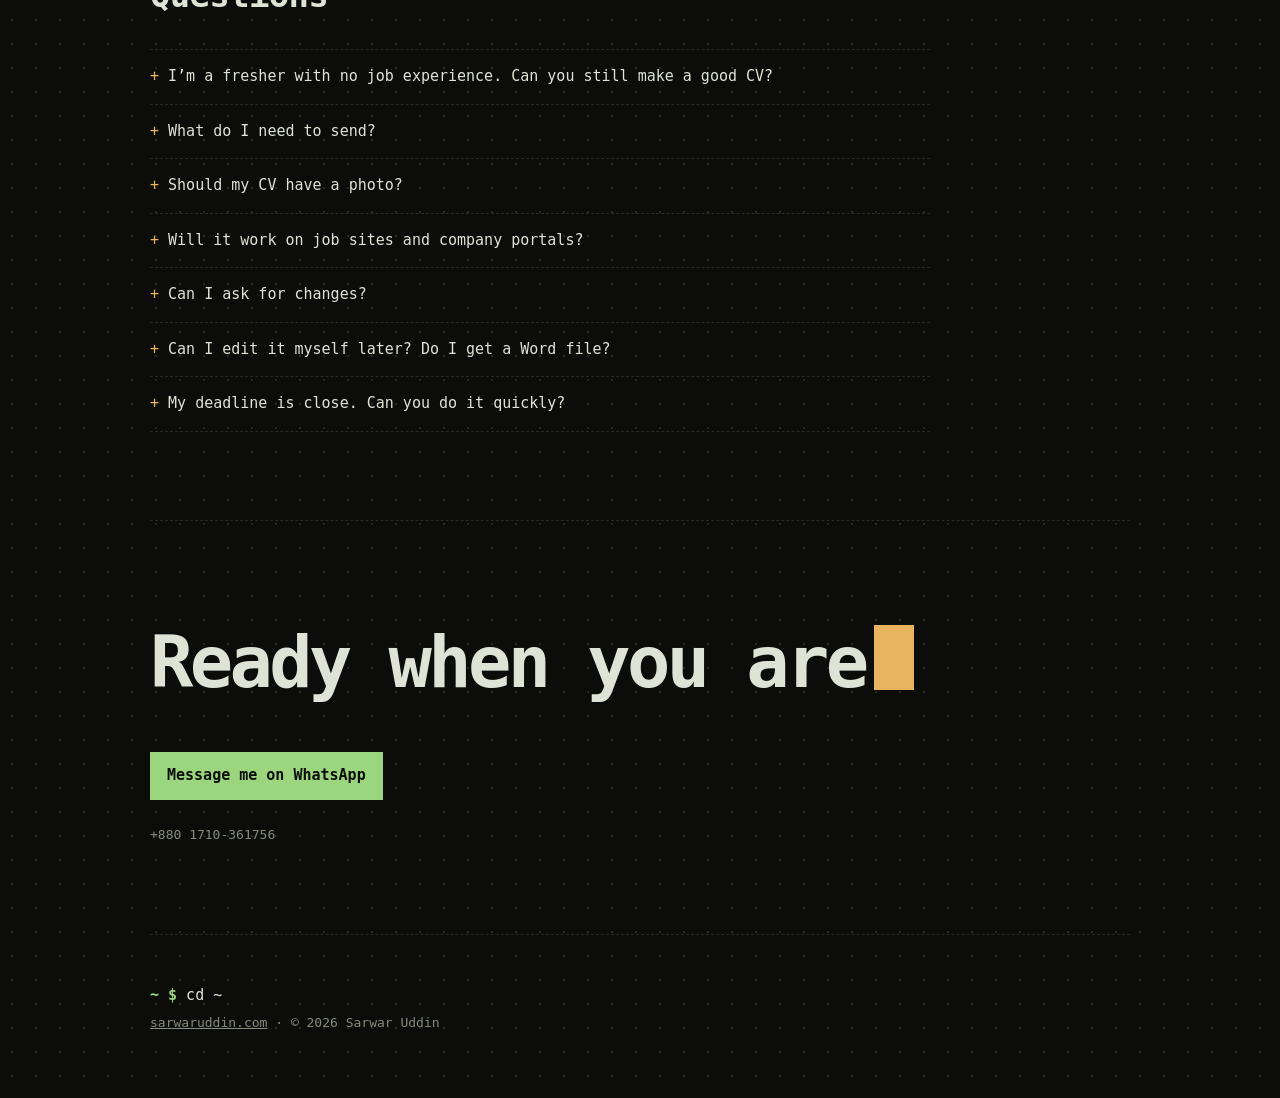
==== commit dd4cf98c: "CV page: 6-second hook, before/after, why here, FAQ - "Your CV gets about 6 seconds" section with th" ====
--- a/cv/index.html
+++ b/cv/index.html
@@ -29,9 +29,11 @@
     <div class="statusbar-inner">
       <a class="session" href="../" aria-label="Sarwar Uddin, home">sarwar</a>
       <nav aria-label="Page sections">
+        <a href="#before-after"><span lang="en">before/after</span><span lang="bn">আগে/পরে</span></a>
         <a href="#packages"><span lang="en">packages</span><span lang="bn">প্যাকেজ</span></a>
         <a href="#samples"><span lang="en">samples</span><span lang="bn">নমুনা</span></a>
         <a href="#how"><span lang="en">how it works</span><span lang="bn">কীভাবে</span></a>
+        <a href="#faq"><span lang="en">faq</span><span lang="bn">প্রশ্ন</span></a>
       </nav>
       <div class="lang-switch" role="group" aria-label="Language / ভাষা">
         <button type="button" data-set-lang="en" lang="en">EN</button>
@@ -61,6 +63,113 @@
         <span lang="en">CSE student in Dhaka. Every CV is written by me, not a template generator.</span>
         <span lang="bn">ঢাকার একজন CSE শিক্ষার্থী। প্রতিটি সিভি আমি নিজে লিখি, কোনো টেমপ্লেট জেনারেটর দিয়ে নয়।</span>
       </p>
+    </section>
+
+    <section class="section" id="six-seconds" aria-labelledby="six-title">
+      <p class="cmd deco" aria-hidden="true"><span class="ps1">~ $</span> time skim cv.pdf</p>
+      <h2 class="section-title" id="six-title"><span lang="en">Your CV gets about 6 seconds</span><span lang="bn">আপনার সিভির হাতে মাত্র ৬ সেকেন্ড</span></h2>
+      <div class="skim">
+        <p class="skim-stat" aria-hidden="true">6<span>s</span></p>
+        <div>
+          <p class="skim-copy">
+            <span lang="en">Recruiters skim before they read. Eye-tracking studies found they spend about 6–7 seconds on a CV at first look, then decide whether to read the rest. A cluttered page loses that moment, however good the person behind it.</span>
+            <span lang="bn">রিক্রুটাররা আগে চোখ বোলান, তারপর পড়েন। আই-ট্র্যাকিং গবেষণায় দেখা গেছে, প্রথম দেখায় তাঁরা একটি সিভিতে গড়ে ৬–৭ সেকেন্ড সময় দেন, তারপর ঠিক করেন বাকিটা পড়বেন কি না। এলোমেলো সিভি সেই মুহূর্তটা হারায়, মানুষটা যত যোগ্যই হোক।</span>
+          </p>
+          <p class="skim-lead"><span lang="en">In those seconds, they look for:</span><span lang="bn">ওই কয়েক সেকেন্ডে তাঁরা খোঁজেন:</span></p>
+          <ul class="skim-list">
+            <li><span lang="en">who you are and the role you want</span><span lang="bn">আপনি কে, আর কোন পদ চান</span></li>
+            <li><span lang="en">your latest degree or job</span><span lang="bn">আপনার সর্বশেষ ডিগ্রি বা চাকরি</span></li>
+            <li><span lang="en">the skills that match the job</span><span lang="bn">চাকরির সঙ্গে মেলে এমন দক্ষতা</span></li>
+            <li><span lang="en">whether the page is easy to scan</span><span lang="bn">পাতাটায় সহজে চোখ বোলানো যায় কি না</span></li>
+          </ul>
+        </div>
+      </div>
+      <p class="fine">
+        <span lang="en">Source: Ladders recruiter eye-tracking study (about 6 seconds in 2012, 7.4 seconds in the 2018 update).</span>
+        <span lang="bn">সূত্র: Ladders-এর রিক্রুটার আই-ট্র্যাকিং গবেষণা (২০১২ সালে প্রায় ৬ সেকেন্ড, ২০১৮ সালের আপডেটে ৭.৪ সেকেন্ড)।</span>
+      </p>
+    </section>
+
+    <section class="section" id="before-after" aria-labelledby="ba-title">
+      <p class="cmd deco" aria-hidden="true"><span class="ps1">~ $</span> diff before.pdf after.pdf</p>
+      <h2 class="section-title" id="ba-title"><span lang="en">Same person. Same details. Different CV.</span><span lang="bn">একই মানুষ, একই তথ্য, ভিন্ন সিভি।</span></h2>
+      <p class="output-note">
+        <span lang="en">Tanvir is fictional, but his “before” CV looks like hundreds sent out every day. Even this small, you can tell which one gets read.</span>
+        <span lang="bn">তানভীর কাল্পনিক, কিন্তু তার “আগের” সিভির মতো সিভি প্রতিদিন শত শত জমা পড়ে। এত ছোট আকারেও বোঝা যায়, কোনটা পড়া হবে।</span>
+      </p>
+      <div class="compare">
+        <figure class="before">
+          <a href="samples/before-tanvir.pdf" target="_blank" rel="noreferrer">
+            <img src="samples/before-tanvir.webp" width="600" height="848" loading="lazy" alt="Before: Tanvir's CV in a typical template, with a generic career objective, a results table, a long skills list, vague experience and hobbies">
+          </a>
+          <figcaption><span class="tag"><span lang="en">before</span><span lang="bn">আগে</span></span> <span lang="en">typical template</span><span lang="bn">সাধারণ টেমপ্লেট</span></figcaption>
+        </figure>
+        <figure class="after">
+          <a href="samples/fresher-cse.pdf" target="_blank" rel="noreferrer">
+            <img src="samples/fresher-cse.webp" width="600" height="848" loading="lazy" alt="After: the same details as a clean CV with a short profile, education, projects, internship and grouped skills">
+          </a>
+          <figcaption><span class="tag"><span lang="en">after</span><span lang="bn">পরে</span></span> <span lang="en">made here</span><span lang="bn">এখানে তৈরি</span></figcaption>
+        </figure>
+      </div>
+      <ul class="diff" aria-label="What changed">
+        <li>
+          <p class="del"><span lang="en">A “career objective” that could belong to anyone</span><span lang="bn">যে কারও হতে পারে এমন “ক্যারিয়ার অবজেক্টিভ”</span></p>
+          <p class="add"><span lang="en">A short profile: what he builds, and the role he wants</span><span lang="bn">ছোট একটি প্রোফাইল: সে কী বানাতে পারে, আর কোন পদ চায়</span></p>
+        </li>
+        <li>
+          <p class="del"><span lang="en">Internship and projects squeezed into one vague line</span><span lang="bn">ইন্টার্নশিপ আর প্রজেক্ট এক লাইনে, অস্পষ্টভাবে লেখা</span></p>
+          <p class="add"><span lang="en">Projects and internship up front, with what he built and the results</span><span lang="bn">প্রজেক্ট ও ইন্টার্নশিপ সামনে, কী বানিয়েছে আর কী ফল পেয়েছে সহ</span></p>
+        </li>
+        <li>
+          <p class="del"><span lang="en">“Participated in various activities”, hobbies and “references on request” as filler</span><span lang="bn">“বিভিন্ন কার্যক্রমে অংশ নিয়েছি”, শখ আর “রেফারেন্স চাইলে দেওয়া হবে” দিয়ে জায়গা ভরানো</span></p>
+          <p class="add"><span lang="en">Club work written as what he actually did: ran Git and web workshops</span><span lang="bn">ক্লাবের কাজ লেখা হয়েছে আসলে যা করেছে সেভাবে: Git ও ওয়েব ওয়ার্কশপ পরিচালনা</span></p>
+        </li>
+        <li>
+          <p class="del"><span lang="en">One long list of skills, from MS Word to Docker</span><span lang="bn">MS Word থেকে Docker পর্যন্ত দক্ষতার একটা লম্বা তালিকা</span></p>
+          <p class="add"><span lang="en">Skills grouped, so the right ones stand out</span><span lang="bn">দক্ষতা ভাগ করে সাজানো, যাতে দরকারিগুলো চোখে পড়ে</span></p>
+        </li>
+        <li>
+          <p class="del"><span lang="en">Grey boxes, underlines and tables that job portals often read badly</span><span lang="bn">ধূসর বক্স, আন্ডারলাইন আর টেবিল, যা জব পোর্টাল প্রায়ই ঠিকমতো পড়তে পারে না</span></p>
+          <p class="add"><span lang="en">One clean layout, sharp on screen and on paper</span><span lang="bn">একটাই পরিষ্কার লেআউট, স্ক্রিনে ও প্রিন্টে ঝকঝকে</span></p>
+        </li>
+      </ul>
+      <div class="hero-actions ba-cta">
+        <a class="button whatsapp" data-wa href="https://wa.me/8801710361756" target="_blank" rel="noreferrer">
+          <span lang="en">I want mine like this</span><span lang="bn">আমারটাও এমন চাই</span>
+        </a>
+        <a class="button ghost" href="#packages"><span lang="en">See prices</span><span lang="bn">দাম দেখুন</span></a>
+      </div>
+    </section>
+
+    <section class="section" id="why" aria-labelledby="why-title">
+      <p class="cmd deco" aria-hidden="true"><span class="ps1">~ $</span> cat why.txt</p>
+      <h2 class="section-title" id="why-title"><span lang="en">Why get your CV made here</span><span lang="bn">কেন এখানে সিভি বানাবেন</span></h2>
+      <ul class="why">
+        <li>
+          <h3><span lang="en">Written by a person</span><span lang="bn">একজন মানুষের লেখা</span></h3>
+          <p><span lang="en">I read your details and write for the jobs you’re applying to. No template generator, no copy-paste.</span><span lang="bn">আপনার তথ্য পড়ে, আপনি যে চাকরিতে আবেদন করছেন সেটা মাথায় রেখে লিখি। কোনো টেমপ্লেট জেনারেটর বা কপি-পেস্ট নয়।</span></p>
+        </li>
+        <li>
+          <h3><span lang="en">Modern, professional design</span><span lang="bn">আধুনিক, প্রফেশনাল ডিজাইন</span></h3>
+          <p><span lang="en">A clean, structured layout made in LaTeX, the typesetting used for research papers. Sharp on screen, crisp on paper.</span><span lang="bn">LaTeX দিয়ে তৈরি গোছানো, পরিষ্কার লেআউট, যে টাইপসেটিং দিয়ে গবেষণাপত্র তৈরি হয়। স্ক্রিনে ঝকঝকে, প্রিন্টেও নিখুঁত।</span></p>
+        </li>
+        <li>
+          <h3><span lang="en">Works with job portals</span><span lang="bn">জব পোর্টালেও চলে</span></h3>
+          <p><span lang="en">Uploading to a portal or an applicant-tracking system? Ask for the ATS-friendly style: a plain structure that software reads correctly.</span><span lang="bn">পোর্টাল বা ATS-এ আপলোড করবেন? ATS-বান্ধব স্টাইল চেয়ে নিন: সহজ কাঠামো, যা সফটওয়্যার ঠিকমতো পড়তে পারে।</span></p>
+        </li>
+        <li>
+          <h3><span lang="en">First draft in 1–2 days</span><span lang="bn">১–২ দিনে প্রথম খসড়া</span></h3>
+          <p><span lang="en">Deadline coming up? You’ll have a draft to review within a day or two, often sooner.</span><span lang="bn">আবেদনের শেষ তারিখ কাছে? এক-দুই দিনের মধ্যেই খসড়া হাতে পাবেন, অনেক সময় আরও আগে।</span></p>
+        </li>
+        <li class="why-pay">
+          <h3><span lang="en">Half now, half when it’s done</span><span lang="bn">অর্ধেক এখন, বাকিটা শেষে</span></h3>
+          <p><span lang="en">Pay half to start and the rest after you get the final draft, by bKash or Nagad.</span><span lang="bn">শুরুতে অর্ধেক, ফাইনাল ড্রাফট পাওয়ার পর বাকি অর্ধেক। বিকাশ বা নগদে।</span></p>
+        </li>
+        <li>
+          <h3><span lang="en">Yours to keep</span><span lang="bn">পুরোটাই আপনার</span></h3>
+          <p><span lang="en">You get the PDF, plus the editable source file if you want it, so you can update it later.</span><span lang="bn">PDF তো পাবেনই, চাইলে এডিট করার সোর্স ফাইলও, যাতে পরে নিজেই আপডেট করতে পারেন।</span></p>
+        </li>
+      </ul>
     </section>
 
     <section class="section" id="packages" aria-labelledby="packages-title">
@@ -201,9 +310,9 @@
           <p><span lang="en">I make the changes and send the finished CV, ready to upload or print.</span><span lang="bn">পরিবর্তন করে তৈরি সিভি পাঠাই, আপলোড বা প্রিন্টের জন্য প্রস্তুত।</span></p>
         </li>
       </ol>
-      <p class="fine">
-        <span lang="en">Payment by bKash or Nagad.</span>
-        <span lang="bn">পেমেন্ট বিকাশ বা নগদে।</span>
+      <p class="pay-terms">
+        <span lang="en"><strong>Payment:</strong> half to start, the other half after you get the final draft. By bKash or Nagad.</span>
+        <span lang="bn"><strong>পেমেন্ট:</strong> শুরুতে অর্ধেক, ফাইনাল ড্রাফট পাওয়ার পর বাকি অর্ধেক। বিকাশ বা নগদে।</span>
       </p>
     </section>
 
@@ -214,6 +323,41 @@
         <span lang="en">Your details are used only to make your CV. I don't share them, and I delete them after delivery unless you ask me to keep them for future updates.</span>
         <span lang="bn">আপনার তথ্য শুধু আপনার সিভি তৈরিতেই ব্যবহার হয়। আমি কারও সাথে শেয়ার করি না, আর ডেলিভারির পর মুছে ফেলি, যদি না পরে আপডেটের জন্য রেখে দিতে বলেন।</span>
       </p>
+    </section>
+
+    <section class="section" id="faq" aria-labelledby="faq-title">
+      <p class="cmd deco" aria-hidden="true"><span class="ps1">~ $</span> cat faq.txt</p>
+      <h2 class="section-title" id="faq-title"><span lang="en">Questions</span><span lang="bn">সাধারণ প্রশ্ন</span></h2>
+      <div class="faq">
+        <details>
+          <summary><span lang="en">I’m a fresher with no job experience. Can you still make a good CV?</span><span lang="bn">আমি ফ্রেশার, চাকরির অভিজ্ঞতা নেই। তবুও কি ভালো সিভি হবে?</span></summary>
+          <p><span lang="en">Yes, that’s exactly who this is for. Projects, your thesis, internships, club work, competitions and volunteering all count. I’ll help you find them and write them so they show what you can do.</span><span lang="bn">হ্যাঁ, এই সার্ভিস মূলত আপনাদের জন্যই। প্রজেক্ট, থিসিস, ইন্টার্নশিপ, ক্লাবের কাজ, প্রতিযোগিতা, স্বেচ্ছাসেবা, সবই কাজে লাগে। এগুলো খুঁজে বের করে এমনভাবে লিখব, যাতে বোঝা যায় আপনি কী পারেন।</span></p>
+        </details>
+        <details>
+          <summary><span lang="en">What do I need to send?</span><span lang="bn">আমাকে কী কী পাঠাতে হবে?</span></summary>
+          <p><span lang="en">Your current CV if you have one. If not, your education, projects, experience and skills, in any format, even a voice note. Also the job or circular you’re aiming for, and a photo if you want one on the CV.</span><span lang="bn">থাকলে আপনার বর্তমান সিভি। না থাকলে পড়াশোনা, প্রজেক্ট, অভিজ্ঞতা আর দক্ষতার তথ্য, যেভাবে সুবিধা, ভয়েস মেসেজেও চলবে। সঙ্গে যে চাকরি বা সার্কুলারের জন্য আবেদন করবেন সেটা, আর সিভিতে ছবি চাইলে একটি ছবি।</span></p>
+        </details>
+        <details>
+          <summary><span lang="en">Should my CV have a photo?</span><span lang="bn">সিভিতে কি ছবি দেওয়া উচিত?</span></summary>
+          <p><span lang="en">It depends on where you apply. Many local employers expect one; international applications and online portals usually work better without. I’ll suggest what fits, and you decide.</span><span lang="bn">কোথায় আবেদন করছেন তার ওপর নির্ভর করে। দেশের অনেক প্রতিষ্ঠান ছবি আশা করে, আবার বিদেশে আবেদন বা অনলাইন পোর্টালে সাধারণত ছবি ছাড়াই ভালো। কোনটা মানাবে আমি পরামর্শ দেব, সিদ্ধান্ত আপনার।</span></p>
+        </details>
+        <details>
+          <summary><span lang="en">Will it work on job sites and company portals?</span><span lang="bn">জব সাইট বা কোম্পানির পোর্টালে কি চলবে?</span></summary>
+          <p><span lang="en">Yes. You get a PDF that uploads anywhere. For portals that read your CV automatically, choose the ATS-friendly style. Some sites also ask you to fill in a profile form; you can copy the text straight from your CV.</span><span lang="bn">হ্যাঁ। আপনি PDF পাবেন, যেকোনো জায়গায় আপলোড করা যায়। যেসব পোর্টাল সিভি নিজে থেকে পড়ে নেয়, সেখানে ATS-বান্ধব স্টাইল নিন। কিছু সাইটে আলাদা প্রোফাইল ফর্মও পূরণ করতে হয়, সেখানে সিভি থেকে সরাসরি লেখা কপি করে নিতে পারবেন।</span></p>
+        </details>
+        <details>
+          <summary><span lang="en">Can I ask for changes?</span><span lang="bn">পরিবর্তন চাইতে পারব?</span></summary>
+          <p><span lang="en">Yes. You read the first draft and tell me what to change before anything is final. You pay the second half only after you get the final draft.</span><span lang="bn">অবশ্যই। প্রথম খসড়া পড়ে জানাবেন কী বদলাতে হবে, তারপরই ফাইনাল হবে। ফাইনাল ড্রাফট হাতে পাওয়ার পরই বাকি অর্ধেক টাকা দেবেন।</span></p>
+        </details>
+        <details>
+          <summary><span lang="en">Can I edit it myself later? Do I get a Word file?</span><span lang="bn">পরে কি নিজে এডিট করতে পারব? Word ফাইল পাব?</span></summary>
+          <p><span lang="en">You get a PDF, and the editable LaTeX source if you want it. You can open it for free in Overleaf, an online editor, or message me when you need an update. If an employer specifically asks for a Word file, tell me before we start.</span><span lang="bn">আপনি PDF পাবেন, চাইলে এডিট করার মতো LaTeX সোর্স ফাইলও। সেটা অনলাইন এডিটর Overleaf-এ বিনামূল্যে খোলা যায়, অথবা আপডেট দরকার হলে আমাকে মেসেজ দিন। কোনো প্রতিষ্ঠান যদি নির্দিষ্টভাবে Word ফাইল চায়, কাজ শুরুর আগেই জানাবেন।</span></p>
+        </details>
+        <details>
+          <summary><span lang="en">My deadline is close. Can you do it quickly?</span><span lang="bn">আবেদনের শেষ তারিখ কাছে। তাড়াতাড়ি করা যাবে?</span></summary>
+          <p><span lang="en">Tell me your deadline when you message. First drafts usually take 1–2 days, often less, and I’ll tell you honestly if I can make it in time.</span><span lang="bn">মেসেজ দেওয়ার সময়ই শেষ তারিখটা জানান। প্রথম খসড়া সাধারণত ১–২ দিনে হয়, অনেক সময় আরও কম। সময়মতো দিতে পারব কি না, সেটা আমি সোজাসুজি জানিয়ে দেব।</span></p>
+        </details>
+      </div>
     </section>
 
     <section class="section cv-cta" aria-labelledby="cta-title">
--- a/cv/cv.css
+++ b/cv/cv.css
@@ -5,11 +5,11 @@
 html[data-lang="bn"] span[lang="en"] { display: none; }
 
 /* Bangla reads better a little larger, in a proportional font. */
-html[data-lang="bn"] .cv-page :is(p:not(.cmd), h1, h3, figcaption, .button),
+html[data-lang="bn"] .cv-page :is(p:not(.cmd, .skim-stat), h1, h3, li, summary, figcaption, .button),
 html[data-lang="bn"] .statusbar nav a {
   font-family: "Noto Sans Bengali", "Hind Siliguri", "SolaimanLipi", "Kalpurush", var(--mono);
 }
-html[data-lang="bn"] .cv-page p:not(.cmd, .fine, .contact-big) { font-size: 16px; }
+html[data-lang="bn"] .cv-page p:not(.cmd, .fine, .contact-big, .skim-stat) { font-size: 16px; }
 html[data-lang="bn"] h1 { letter-spacing: 0; line-height: 1.2; }
 
 .lang-switch { display: flex; margin-left: auto; border: 1px solid var(--line); }
@@ -32,6 +32,46 @@
 
 /* WhatsApp bar: phones only. */
 .wa-bar { display: none; }
+
+/* 6 seconds */
+.skim { display: grid; grid-template-columns: auto minmax(0, 1fr); gap: 48px; align-items: start; }
+.skim-stat { color: var(--amber); font-size: clamp(96px, 16vw, 168px); font-weight: 700; line-height: .8; letter-spacing: -.06em; }
+.skim-stat span { margin-left: .05em; color: var(--muted); font-size: .35em; letter-spacing: 0; }
+.skim-copy { max-width: 58ch; color: var(--soft); }
+.skim-lead { margin-top: 22px; color: var(--text); }
+.skim-list { margin: 8px 0 0; padding: 0; max-width: 58ch; list-style: none; }
+.skim-list li { padding: 7px 0; border-bottom: 1px dashed var(--line); color: var(--soft); }
+.skim-list li::before { content: "→ "; color: var(--amber); }
+
+/* before / after */
+.compare { display: grid; grid-template-columns: repeat(2, minmax(0, 1fr)); gap: 20px; max-width: 780px; }
+.compare figure { display: flex; flex-direction: column; gap: 10px; }
+.compare img { display: block; width: 100%; height: auto; border: 1px solid var(--line); background: #fff; }
+.compare a:hover img { border-color: var(--amber); }
+.compare figcaption { color: var(--muted); font-size: 13px; }
+.tag { margin-right: 6px; padding: 1px 7px; color: var(--bg); font-weight: 700; }
+.before .tag { background: var(--red); }
+.after .tag { background: var(--green); }
+.diff { margin: 36px 0 0; padding: 0; max-width: 780px; list-style: none; }
+.diff li { padding: 10px 0; border-bottom: 1px dashed var(--line); }
+.diff p { padding-left: 2ch; text-indent: -2ch; }
+.diff .del { color: var(--red); }
+.diff .add { color: var(--green); }
+.diff .del::before { content: "- "; }
+.diff .add::before { content: "+ "; }
+.ba-cta { margin-top: 32px; }
+
+/* why here */
+.why { display: grid; grid-template-columns: repeat(3, minmax(0, 1fr)); gap: 16px; margin: 0; padding: 0; list-style: none; }
+.why li { display: flex; flex-direction: column; gap: 8px; padding: 20px; border: 1px solid var(--line); background: var(--panel); }
+.why h3 { color: var(--text); font-size: 15px; }
+.why h3::before { content: "› "; color: var(--amber); }
+.why p { color: var(--soft); font-size: 14px; }
+.why .why-pay { border-color: var(--green); }
+.why .why-pay h3::before { color: var(--green); }
+
+.pay-terms { margin-top: 24px; padding: 14px 18px; border-left: 2px solid var(--green); background: var(--panel); color: var(--soft); }
+.pay-terms strong { color: var(--text); }
 
 /* packages */
 .packages { display: grid; grid-template-columns: repeat(3, minmax(0, 1fr)); gap: 16px; padding: 0; list-style: none; }
@@ -58,15 +98,28 @@
 
 .privacy { max-width: 62ch; color: var(--soft); }
 
+/* faq */
+.faq { max-width: 780px; border-top: 1px dashed var(--line); }
+.faq details { border-bottom: 1px dashed var(--line); }
+.faq summary { display: flex; gap: 1ch; padding: 14px 0; color: var(--text); cursor: pointer; list-style: none; }
+.faq summary::-webkit-details-marker { display: none; }
+.faq summary::before { content: "+"; flex: none; color: var(--amber); }
+.faq details[open] summary::before { content: "−"; }
+.faq summary:hover { color: var(--amber); }
+.faq summary:focus-visible { outline: 2px solid var(--amber); outline-offset: 2px; }
+.faq details p { max-width: 62ch; padding: 0 0 16px 2ch; color: var(--soft); }
+
 .cv-cta { display: flex; flex-direction: column; align-items: flex-start; gap: 24px; }
 .cv-cta .fine { margin-top: 0; }
 
 @media (max-width: 900px) {
-  .samples { grid-template-columns: repeat(2, minmax(0, 1fr)); }
+  .samples, .why { grid-template-columns: repeat(2, minmax(0, 1fr)); }
 }
 
 @media (max-width: 760px) {
-  .packages { grid-template-columns: 1fr; }
+  .packages, .why { grid-template-columns: 1fr; }
+  .skim { grid-template-columns: 1fr; gap: 20px; }
+  .compare { gap: 12px; }
   .statusbar nav { display: none; }
   .wa-bar {
     position: fixed; right: 12px; bottom: 12px; left: 12px; z-index: 15;
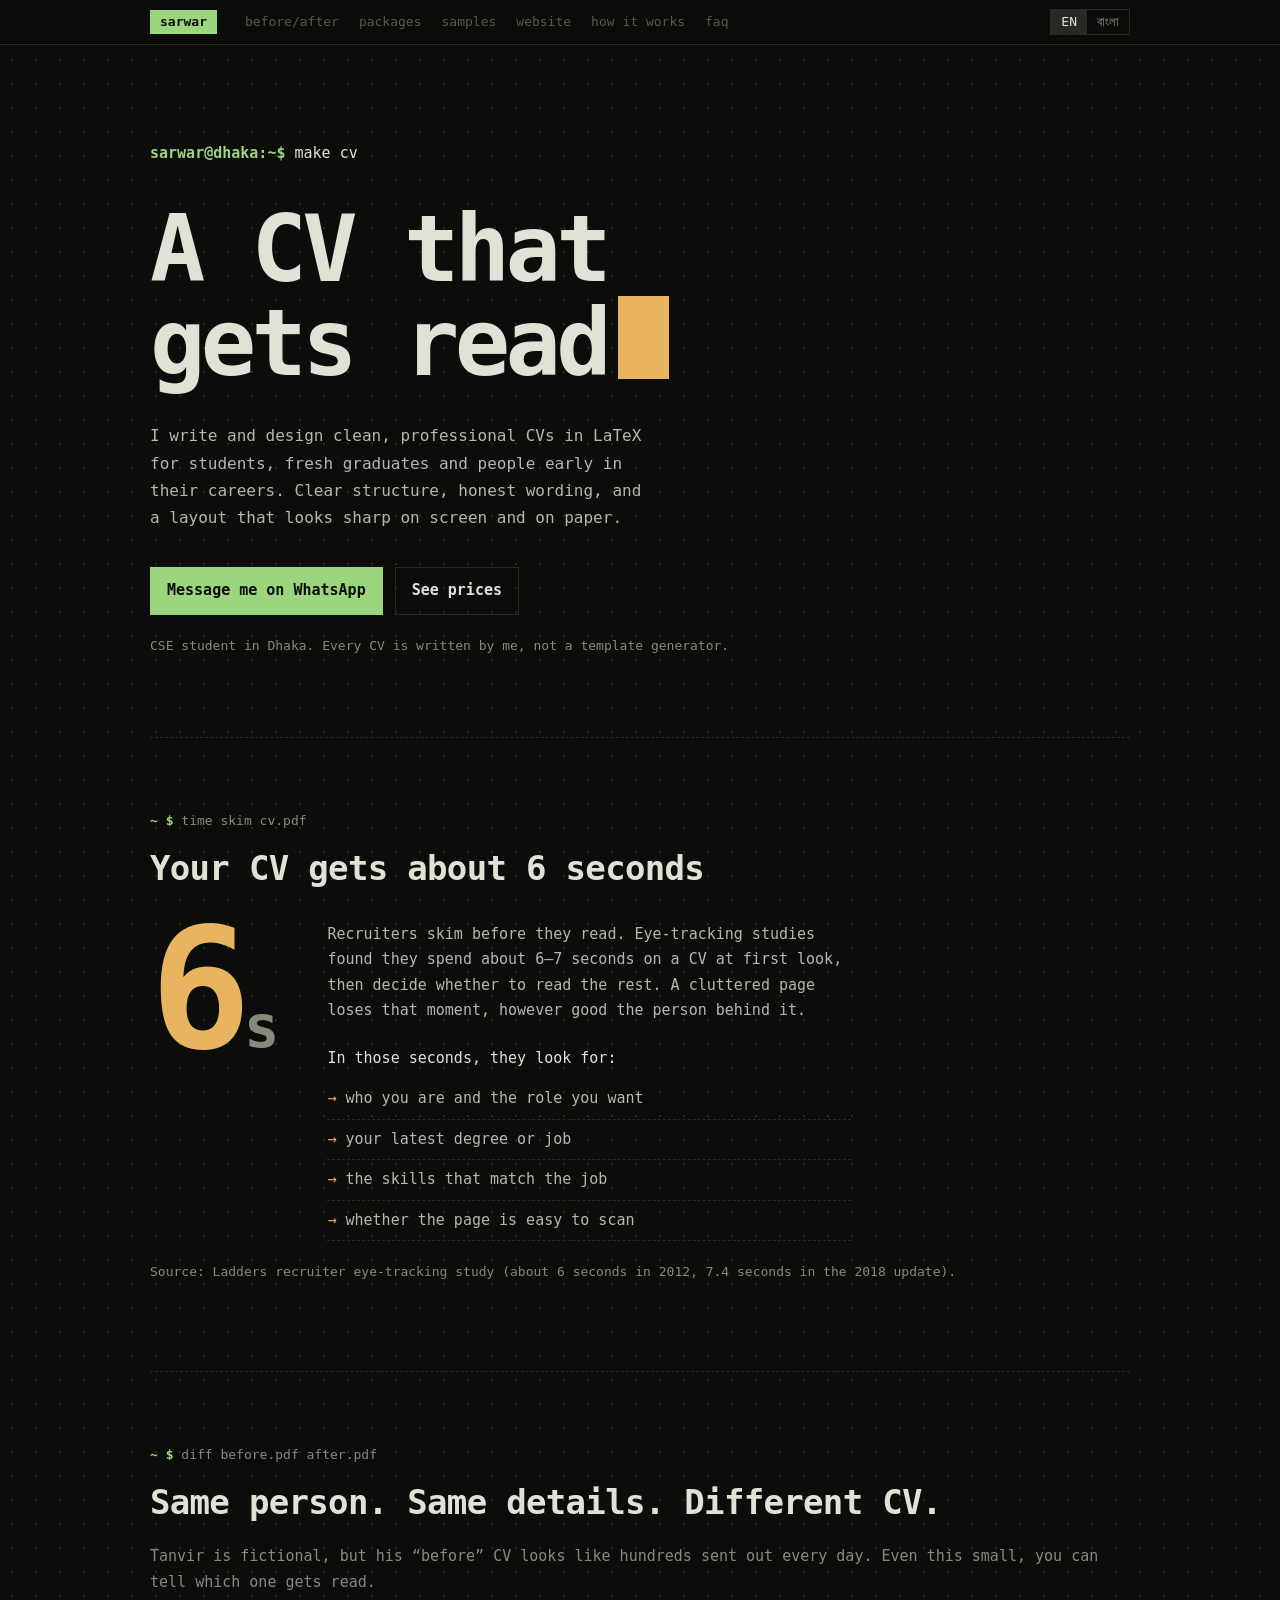
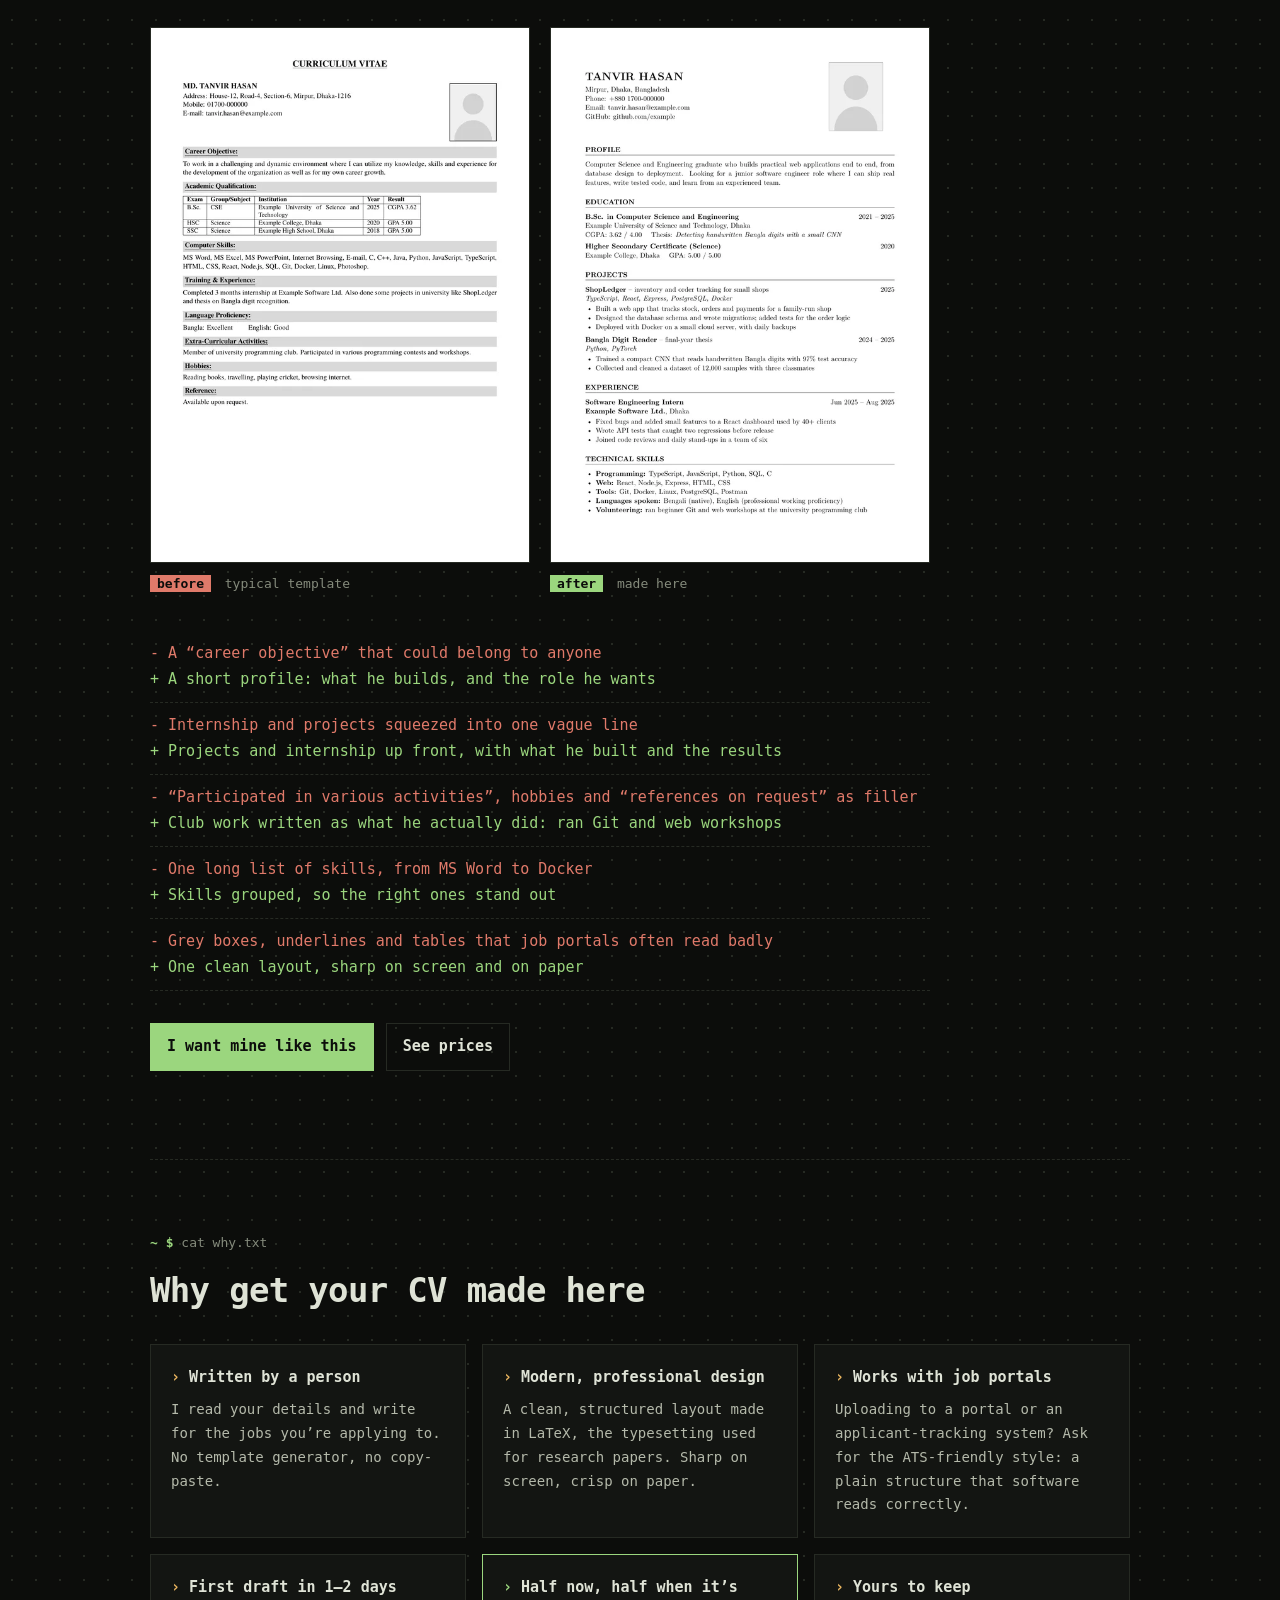
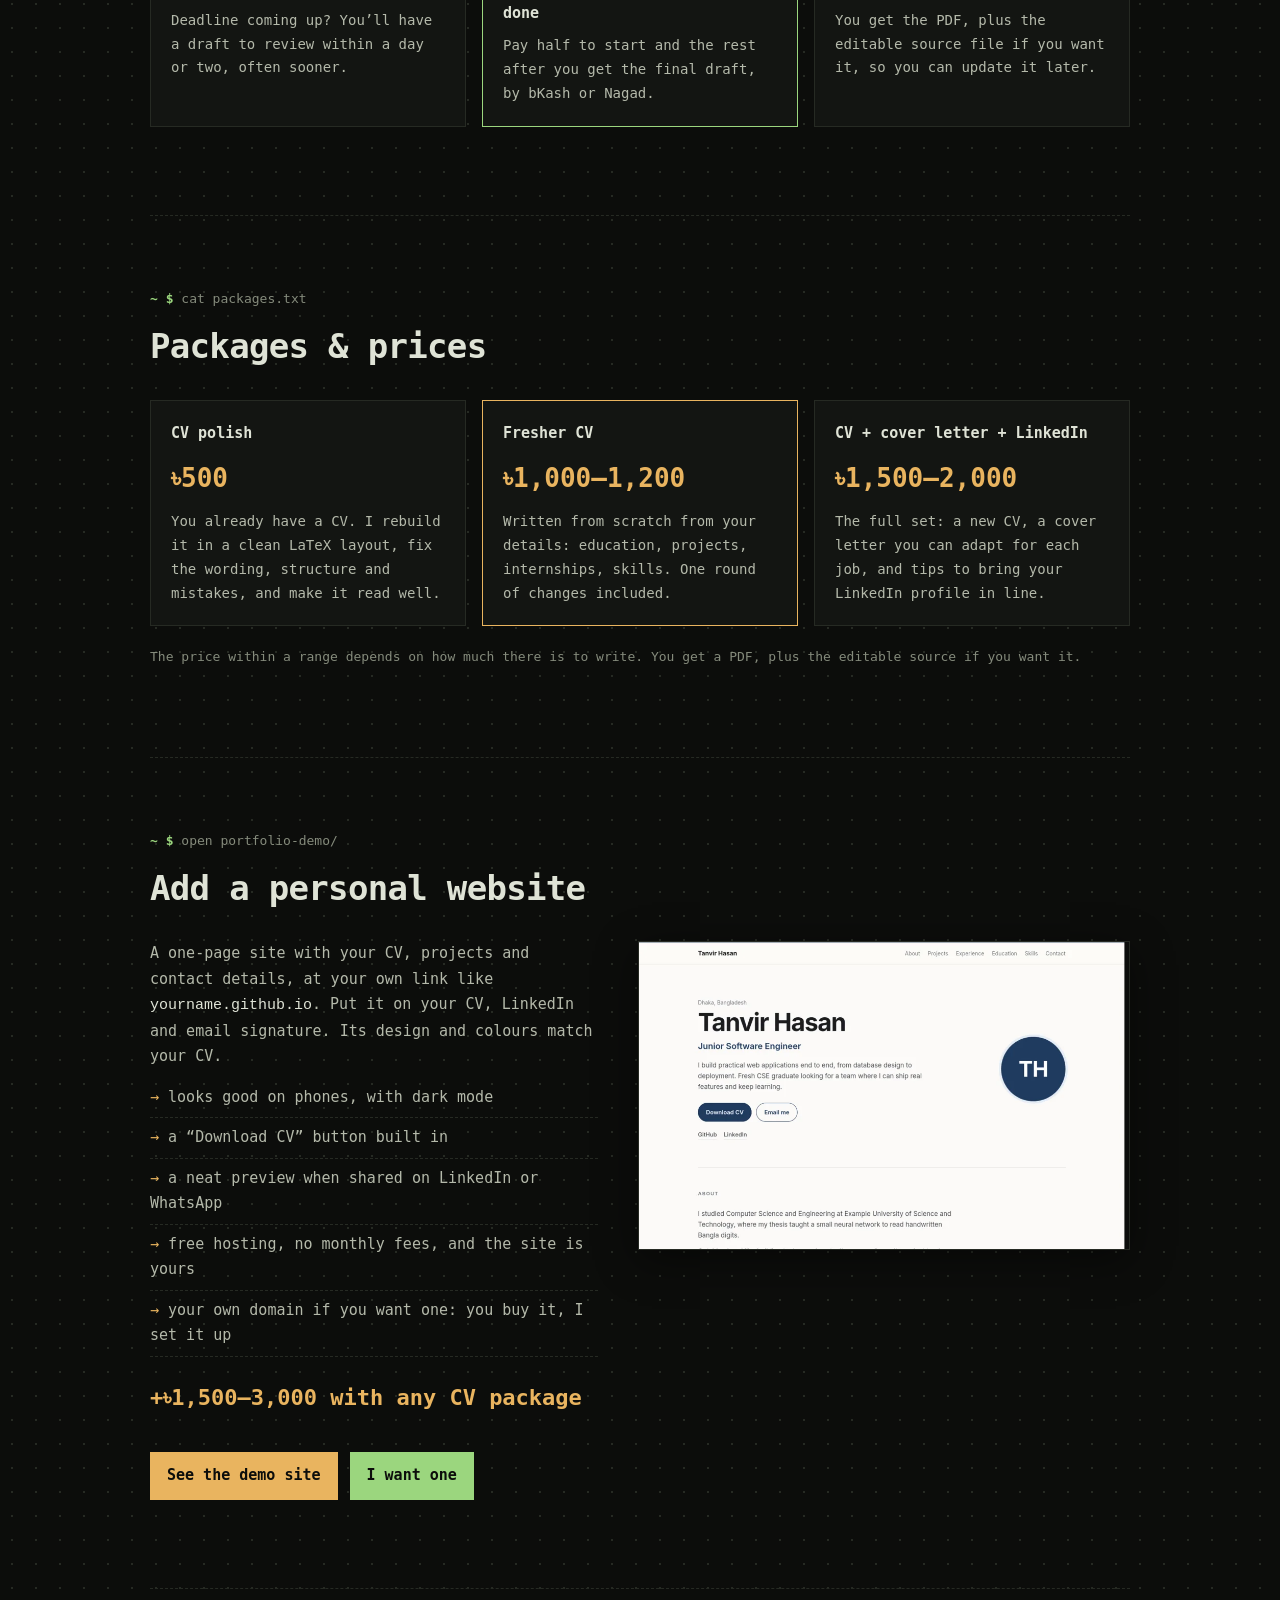
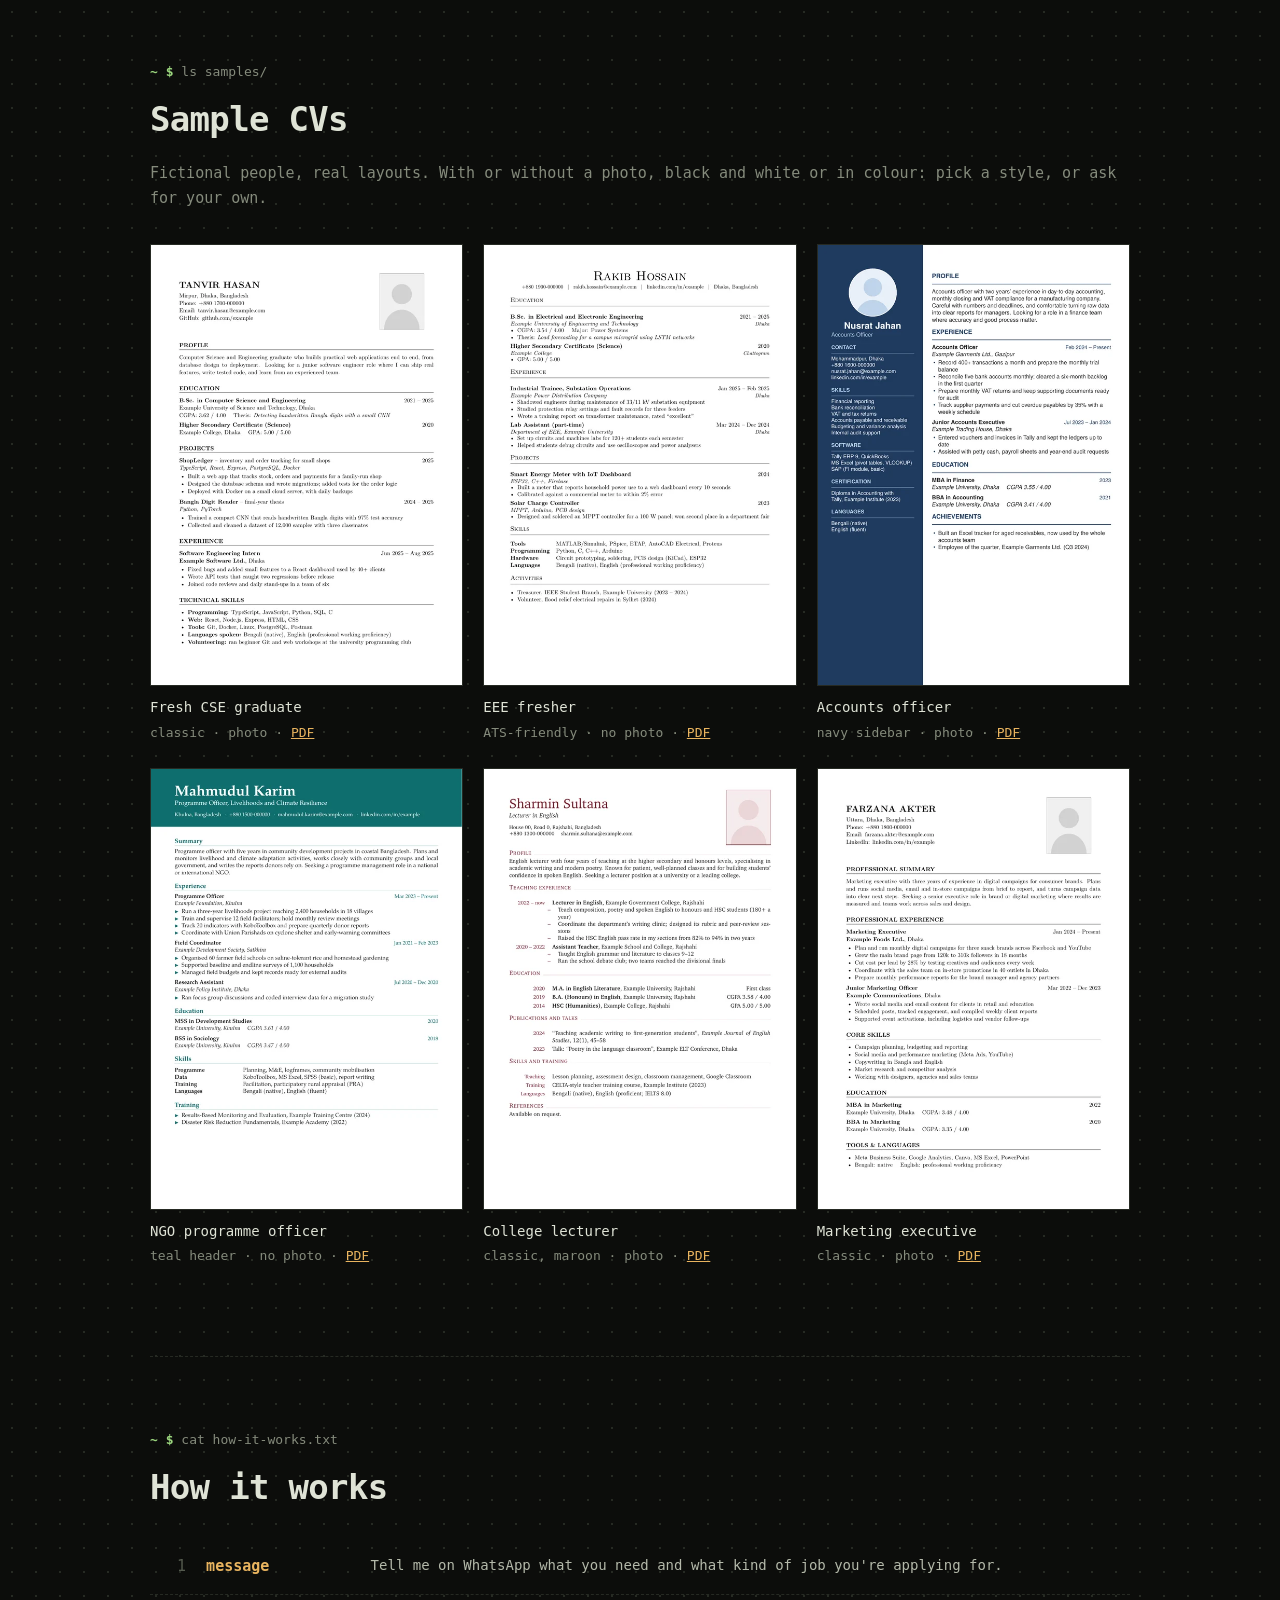
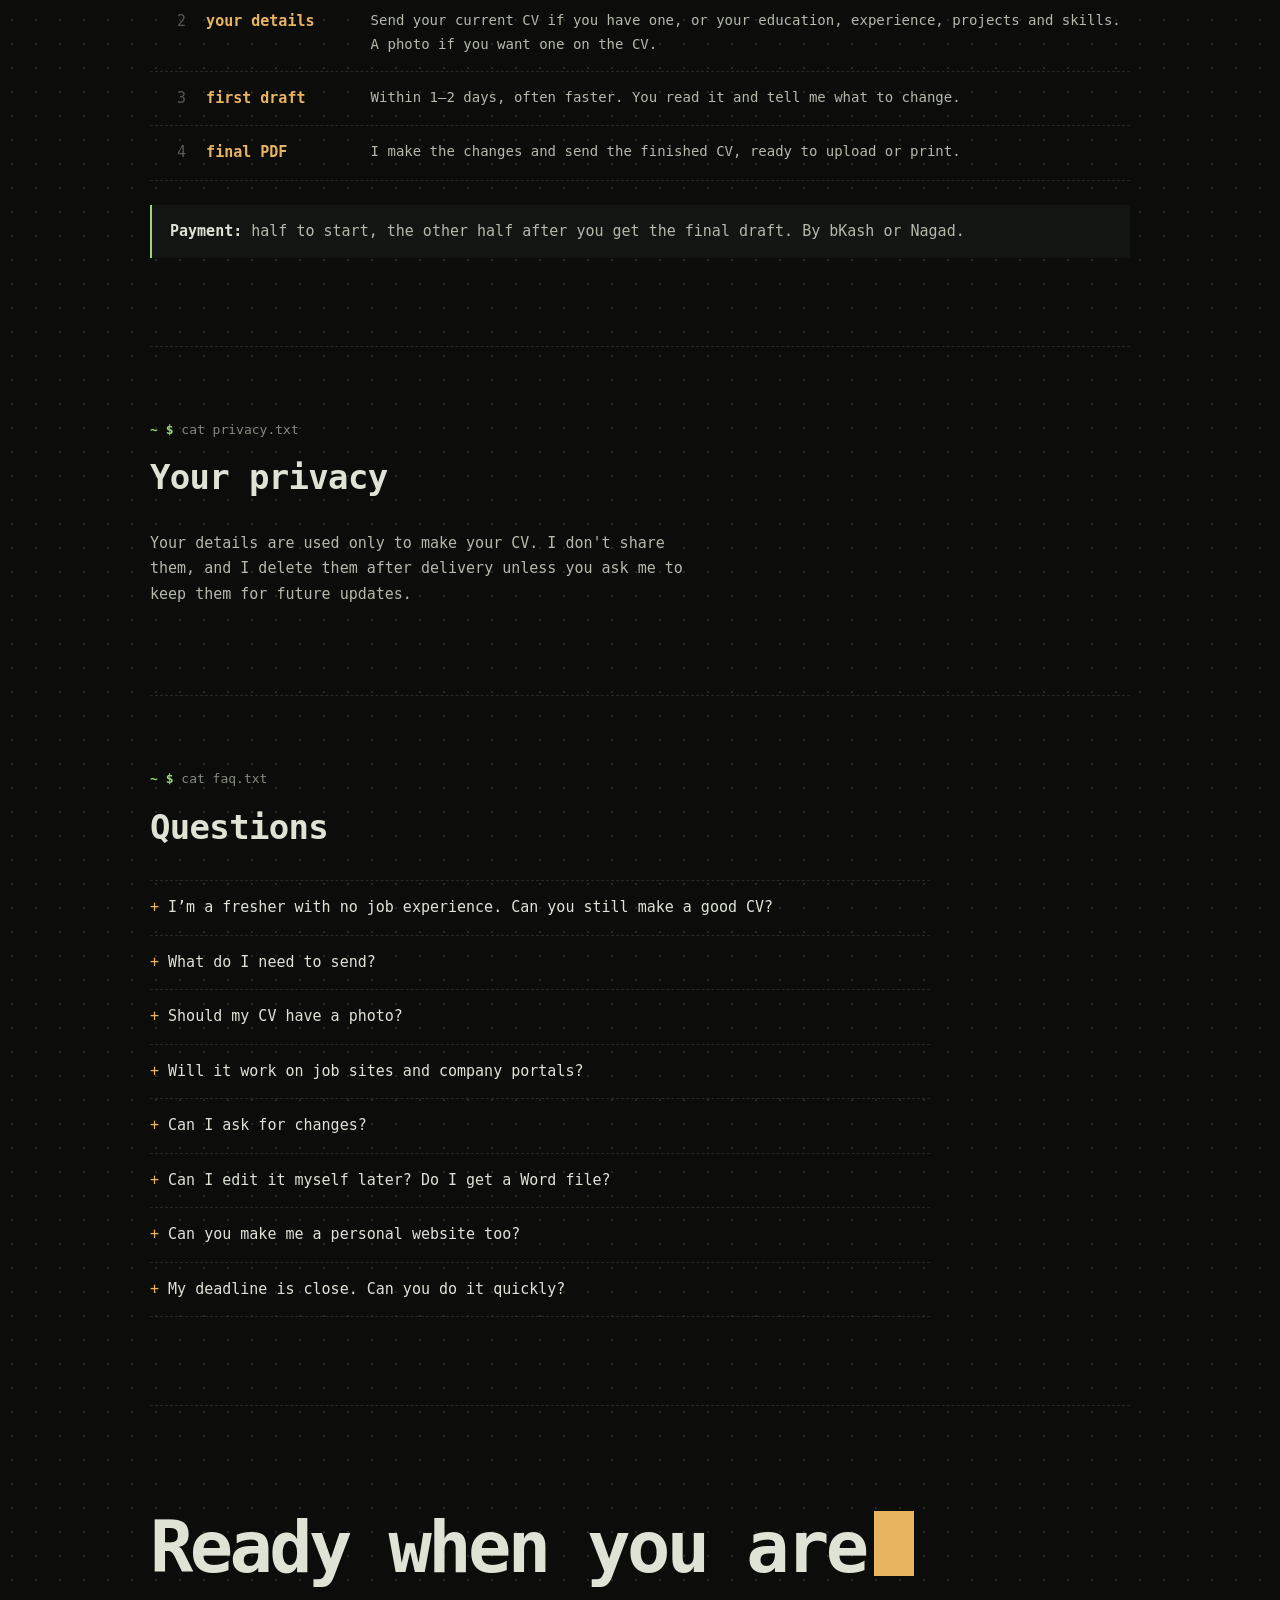
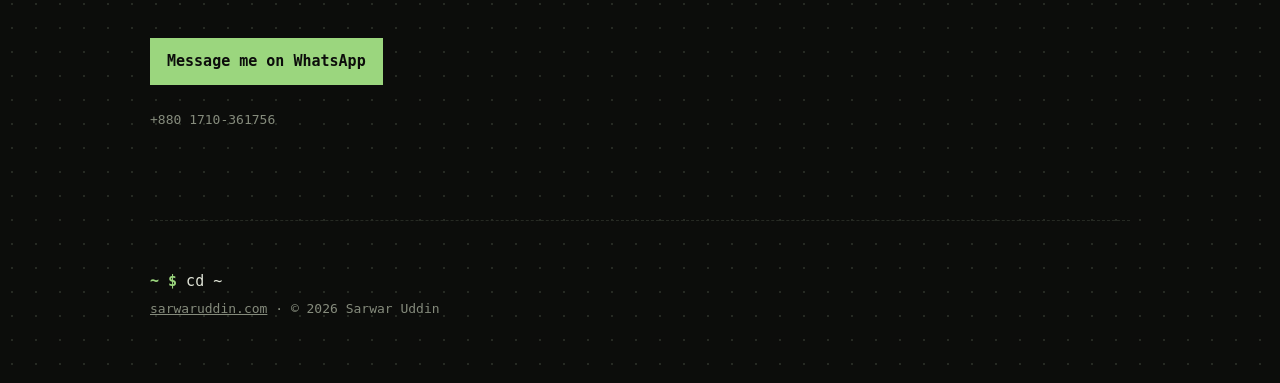
==== commit 84399108: "CV page: personal website add-on with a demo site - "Add a personal website" section after the packa" ====
--- a/cv/index.html
+++ b/cv/index.html
@@ -32,6 +32,7 @@
         <a href="#before-after"><span lang="en">before/after</span><span lang="bn">আগে/পরে</span></a>
         <a href="#packages"><span lang="en">packages</span><span lang="bn">প্যাকেজ</span></a>
         <a href="#samples"><span lang="en">samples</span><span lang="bn">নমুনা</span></a>
+        <a href="#website"><span lang="en">website</span><span lang="bn">ওয়েবসাইট</span></a>
         <a href="#how"><span lang="en">how it works</span><span lang="bn">কীভাবে</span></a>
         <a href="#faq"><span lang="en">faq</span><span lang="bn">প্রশ্ন</span></a>
       </nav>
@@ -207,6 +208,34 @@
       </p>
     </section>
 
+    <section class="section" id="website" aria-labelledby="website-title">
+      <p class="cmd deco" aria-hidden="true"><span class="ps1">~ $</span> open portfolio-demo/</p>
+      <h2 class="section-title" id="website-title"><span lang="en">Add a personal website</span><span lang="bn">সাথে নিন নিজের ওয়েবসাইট</span></h2>
+      <div class="website">
+        <div>
+          <p class="website-copy">
+            <span lang="en">A one-page site with your CV, projects and contact details, at your own link like <code>yourname.github.io</code>. Put it on your CV, LinkedIn and email signature. Its design and colours match your CV.</span>
+            <span lang="bn">আপনার সিভি, প্রজেক্ট আর যোগাযোগের তথ্য নিয়ে এক পাতার একটি ওয়েবসাইট, নিজের লিংকে, যেমন <code>yourname.github.io</code>। লিংকটা সিভি, লিংকডইন আর ইমেইলে দিয়ে দিন। ডিজাইন আর রং আপনার সিভির সাথে মিলিয়ে।</span>
+          </p>
+          <ul class="skim-list">
+            <li><span lang="en">looks good on phones, with dark mode</span><span lang="bn">মোবাইলে সুন্দর দেখায়, ডার্ক মোডসহ</span></li>
+            <li><span lang="en">a “Download CV” button built in</span><span lang="bn">“Download CV” বাটন সহ</span></li>
+            <li><span lang="en">a neat preview when shared on LinkedIn or WhatsApp</span><span lang="bn">লিংকডইন বা হোয়াটসঅ্যাপে শেয়ার করলে সুন্দর প্রিভিউ</span></li>
+            <li><span lang="en">free hosting, no monthly fees, and the site is yours</span><span lang="bn">ফ্রি হোস্টিং, মাসিক কোনো খরচ নেই, সাইট আপনার নিজের</span></li>
+            <li><span lang="en">your own domain if you want one: you buy it, I set it up</span><span lang="bn">চাইলে নিজের ডোমেইন: আপনি কিনবেন, আমি সেটআপ করে দেব</span></li>
+          </ul>
+          <p class="website-price"><span lang="en">+৳1,500–3,000 with any CV package</span><span lang="bn">যেকোনো সিভি প্যাকেজের সাথে +৳1,500–3,000</span></p>
+          <div class="hero-actions">
+            <a class="button" href="portfolio-demo/" target="_blank" rel="noreferrer"><span lang="en">See the demo site</span><span lang="bn">ডেমো সাইট দেখুন</span></a>
+            <a class="button whatsapp" data-wa href="https://wa.me/8801710361756" target="_blank" rel="noreferrer"><span lang="en">I want one</span><span lang="bn">আমারও চাই</span></a>
+          </div>
+        </div>
+        <a class="website-preview" href="portfolio-demo/" target="_blank" rel="noreferrer">
+          <img src="samples/portfolio-demo.webp" width="960" height="600" loading="lazy" alt="Demo personal website for the fictional Tanvir Hasan: name, role, short intro, Download CV and Email buttons">
+        </a>
+      </div>
+    </section>
+
     <section class="section" id="samples" aria-labelledby="samples-title">
       <p class="cmd deco" aria-hidden="true"><span class="ps1">~ $</span> ls samples/</p>
       <h2 class="section-title" id="samples-title"><span lang="en">Sample CVs</span><span lang="bn">নমুনা সিভি</span></h2>
@@ -352,6 +381,10 @@
         <details>
           <summary><span lang="en">Can I edit it myself later? Do I get a Word file?</span><span lang="bn">পরে কি নিজে এডিট করতে পারব? Word ফাইল পাব?</span></summary>
           <p><span lang="en">You get a PDF, and the editable LaTeX source if you want it. You can open it for free in Overleaf, an online editor, or message me when you need an update. If an employer specifically asks for a Word file, tell me before we start.</span><span lang="bn">আপনি PDF পাবেন, চাইলে এডিট করার মতো LaTeX সোর্স ফাইলও। সেটা অনলাইন এডিটর Overleaf-এ বিনামূল্যে খোলা যায়, অথবা আপডেট দরকার হলে আমাকে মেসেজ দিন। কোনো প্রতিষ্ঠান যদি নির্দিষ্টভাবে Word ফাইল চায়, কাজ শুরুর আগেই জানাবেন।</span></p>
+        </details>
+        <details>
+          <summary><span lang="en">Can you make me a personal website too?</span><span lang="bn">আমার জন্য ওয়েবসাইটও বানিয়ে দিতে পারবেন?</span></summary>
+          <p><span lang="en">Yes. A one-page site that matches your CV, hosted free at your own link. <a href="portfolio-demo/" target="_blank" rel="noreferrer">See the demo</a>, and the <a href="#website">website add-on</a> above.</span><span lang="bn">হ্যাঁ। আপনার সিভির সাথে মিলিয়ে এক পাতার ওয়েবসাইট, নিজের লিংকে, ফ্রি হোস্টিংয়ে। <a href="portfolio-demo/" target="_blank" rel="noreferrer">ডেমো দেখুন</a>, আর ওপরে <a href="#website">ওয়েবসাইট অ্যাড-অন</a>।</span></p>
         </details>
         <details>
           <summary><span lang="en">My deadline is close. Can you do it quickly?</span><span lang="bn">আবেদনের শেষ তারিখ কাছে। তাড়াতাড়ি করা যাবে?</span></summary>
--- a/cv/cv.css
+++ b/cv/cv.css
@@ -9,7 +9,7 @@
 html[data-lang="bn"] .statusbar nav a {
   font-family: "Noto Sans Bengali", "Hind Siliguri", "SolaimanLipi", "Kalpurush", var(--mono);
 }
-html[data-lang="bn"] .cv-page p:not(.cmd, .fine, .contact-big, .skim-stat) { font-size: 16px; }
+html[data-lang="bn"] .cv-page p:not(.cmd, .fine, .contact-big, .skim-stat, .website-price) { font-size: 16px; }
 html[data-lang="bn"] h1 { letter-spacing: 0; line-height: 1.2; }
 
 .lang-switch { display: flex; margin-left: auto; border: 1px solid var(--line); }
@@ -60,6 +60,15 @@
 .diff .del::before { content: "- "; }
 .diff .add::before { content: "+ "; }
 .ba-cta { margin-top: 32px; }
+
+/* personal website add-on */
+.website { display: grid; grid-template-columns: minmax(0, 1fr) minmax(0, 1.1fr); gap: 40px; align-items: start; }
+.website-copy { max-width: 52ch; color: var(--soft); }
+.website-copy code { color: var(--text); }
+.website-price { margin: 22px 0 4px; color: var(--amber); font-size: 22px; font-weight: 700; }
+.website-preview img { display: block; width: 100%; height: auto; border: 1px solid var(--line); box-shadow: 0 10px 40px rgb(0 0 0 / .45); }
+.website-preview:hover img { border-color: var(--amber); }
+.faq details a { color: var(--amber); }
 
 /* why here */
 .why { display: grid; grid-template-columns: repeat(3, minmax(0, 1fr)); gap: 16px; margin: 0; padding: 0; list-style: none; }
@@ -118,7 +127,7 @@
 
 @media (max-width: 760px) {
   .packages, .why { grid-template-columns: 1fr; }
-  .skim { grid-template-columns: 1fr; gap: 20px; }
+  .skim, .website { grid-template-columns: 1fr; gap: 20px; }
   .compare { gap: 12px; }
   .statusbar nav { display: none; }
   .wa-bar {
